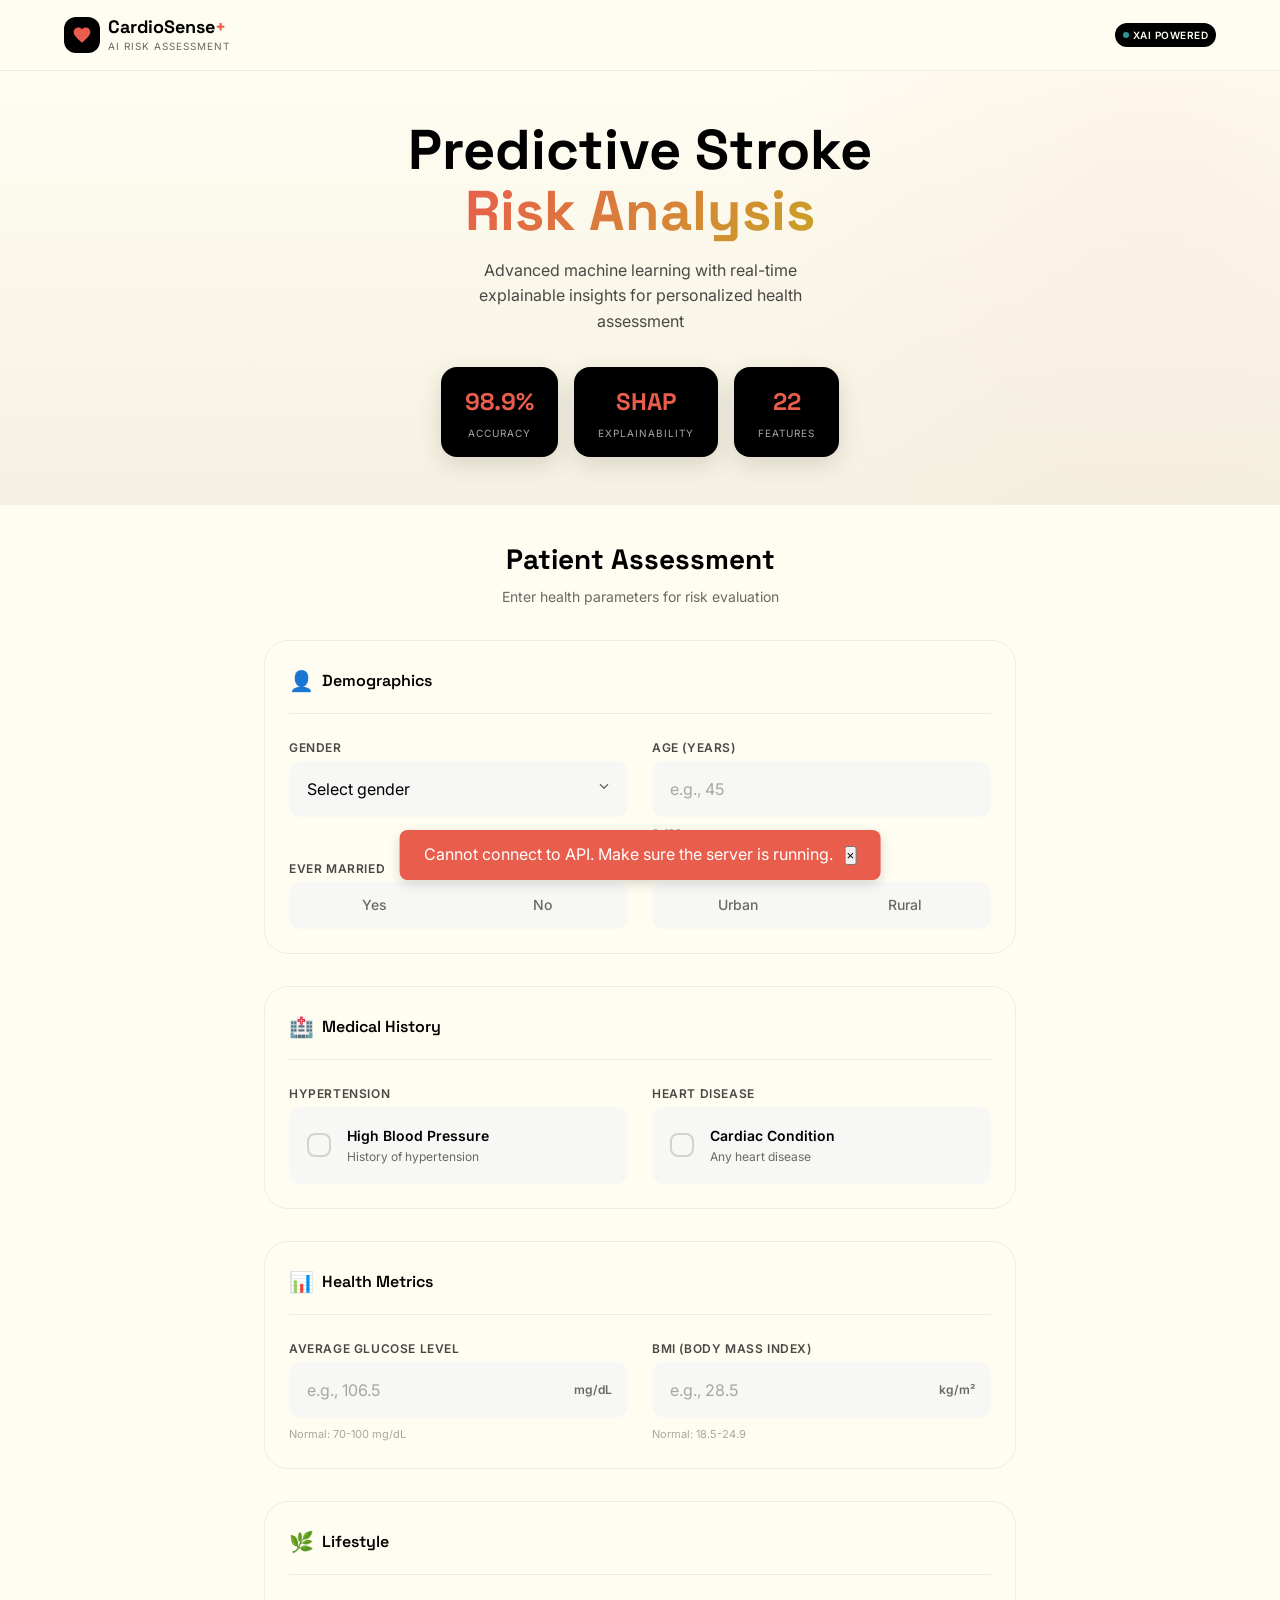
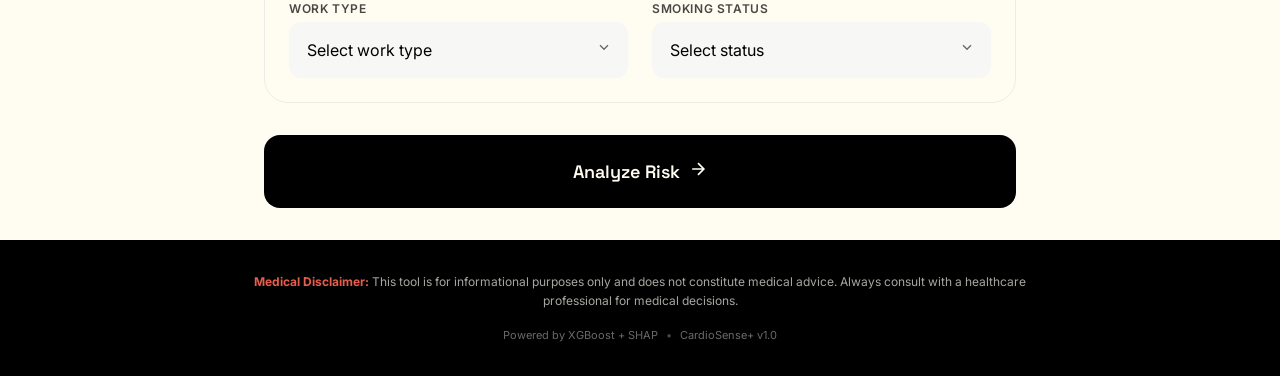
==== poornima Ui/index.html @ 17a450b5 "Ui" ====
<!DOCTYPE html>
<html lang="en">

<head>
    <meta charset="UTF-8">
    <meta name="viewport" content="width=device-width, initial-scale=1.0, maximum-scale=1.0, user-scalable=no">
    <meta name="description" content="CardioSense+ - AI-Powered Stroke Risk Assessment with Explainable Insights">
    <meta name="theme-color" content="#000000">
    <title>CardioSense+ | AI Stroke Risk Predictor</title>
    <link rel="preconnect" href="https://fonts.googleapis.com">
    <link rel="preconnect" href="https://fonts.gstatic.com" crossorigin>
    <link
        href="https://fonts.googleapis.com/css2?family=Inter:wght@300;400;500;600;700;800&family=Space+Grotesk:wght@400;500;600;700&display=swap"
        rel="stylesheet">
    <link rel="stylesheet" href="styles.css">
</head>

<body>
    <!-- Loading Overlay -->
    <div class="loading-overlay" id="loadingOverlay">
        <div class="loader">
            <div class="pulse-ring"></div>
            <div class="pulse-ring"></div>
            <div class="pulse-ring"></div>
            <svg class="heart-icon" viewBox="0 0 24 24" fill="currentColor">
                <path
                    d="M12 21.35l-1.45-1.32C5.4 15.36 2 12.28 2 8.5 2 5.42 4.42 3 7.5 3c1.74 0 3.41.81 4.5 2.09C13.09 3.81 14.76 3 16.5 3 19.58 3 22 5.42 22 8.5c0 3.78-3.4 6.86-8.55 11.54L12 21.35z" />
            </svg>
        </div>
        <p class="loading-text">Analyzing Risk Factors...</p>
    </div>

    <!-- Main Container -->
    <div class="app-container">
        <!-- Header -->
        <header class="header">
            <div class="header-content">
                <div class="logo">
                    <div class="logo-icon">
                        <svg viewBox="0 0 24 24" fill="currentColor">
                            <path
                                d="M12 21.35l-1.45-1.32C5.4 15.36 2 12.28 2 8.5 2 5.42 4.42 3 7.5 3c1.74 0 3.41.81 4.5 2.09C13.09 3.81 14.76 3 16.5 3 19.58 3 22 5.42 22 8.5c0 3.78-3.4 6.86-8.55 11.54L12 21.35z" />
                        </svg>
                    </div>
                    <div class="logo-text">
                        <span class="logo-title">CardioSense<span class="plus">+</span></span>
                        <span class="logo-subtitle">AI Risk Assessment</span>
                    </div>
                </div>
                <div class="header-badge">
                    <span class="badge-dot"></span>
                    <span>XAI Powered</span>
                </div>
            </div>
        </header>

        <!-- Hero Section -->
        <section class="hero">
            <div class="hero-content">
                <h1 class="hero-title">Predictive Stroke<br><span class="highlight">Risk Analysis</span></h1>
                <p class="hero-subtitle">Advanced machine learning with real-time explainable insights for personalized
                    health assessment</p>
            </div>
            <div class="hero-visual">
                <div class="floating-card card-1">
                    <span class="card-value">98.9%</span>
                    <span class="card-label">Accuracy</span>
                </div>
                <div class="floating-card card-2">
                    <span class="card-value">SHAP</span>
                    <span class="card-label">Explainability</span>
                </div>
                <div class="floating-card card-3">
                    <span class="card-value">22</span>
                    <span class="card-label">Features</span>
                </div>
            </div>
        </section>

        <!-- Form Section -->
        <section class="form-section" id="assessmentForm">
            <div class="section-header">
                <h2 class="section-title">Patient Assessment</h2>
                <p class="section-subtitle">Enter health parameters for risk evaluation</p>
            </div>

            <form id="patientForm" class="patient-form">
                <!-- Demographics -->
                <div class="form-group-container">
                    <h3 class="group-title">
                        <span class="group-icon">👤</span>
                        Demographics
                    </h3>

                    <div class="input-row">
                        <div class="input-group">
                            <label class="input-label">Gender</label>
                            <div class="select-wrapper">
                                <select id="gender" name="gender" required>
                                    <option value="">Select gender</option>
                                    <option value="Male">Male</option>
                                    <option value="Female">Female</option>
                                </select>
                                <span class="select-arrow">
                                    <svg viewBox="0 0 24 24" fill="none" stroke="currentColor" stroke-width="2">
                                        <path d="M6 9l6 6 6-6" />
                                    </svg>
                                </span>
                            </div>
                        </div>

                        <div class="input-group">
                            <label class="input-label">Age (years)</label>
                            <input type="number" id="age" name="age" placeholder="e.g., 45" min="0" max="120" required>
                            <span class="input-hint">0-120 years</span>
                        </div>
                    </div>

                    <div class="input-row">
                        <div class="input-group">
                            <label class="input-label">Ever Married</label>
                            <div class="toggle-group">
                                <input type="radio" id="married_yes" name="ever_married" value="Yes" required>
                                <label for="married_yes" class="toggle-btn">Yes</label>
                                <input type="radio" id="married_no" name="ever_married" value="No">
                                <label for="married_no" class="toggle-btn">No</label>
                            </div>
                        </div>

                        <div class="input-group">
                            <label class="input-label">Residence Type</label>
                            <div class="toggle-group">
                                <input type="radio" id="urban" name="Residence_type" value="Urban" required>
                                <label for="urban" class="toggle-btn">Urban</label>
                                <input type="radio" id="rural" name="Residence_type" value="Rural">
                                <label for="rural" class="toggle-btn">Rural</label>
                            </div>
                        </div>
                    </div>
                </div>

                <!-- Medical History -->
                <div class="form-group-container">
                    <h3 class="group-title">
                        <span class="group-icon">🏥</span>
                        Medical History
                    </h3>

                    <div class="input-row">
                        <div class="input-group">
                            <label class="input-label">Hypertension</label>
                            <div class="checkbox-card">
                                <input type="checkbox" id="hypertension" name="hypertension">
                                <label for="hypertension" class="checkbox-label">
                                    <span class="checkbox-box">
                                        <svg viewBox="0 0 24 24" fill="none" stroke="currentColor" stroke-width="3">
                                            <path d="M5 13l4 4L19 7" />
                                        </svg>
                                    </span>
                                    <span class="checkbox-text">
                                        <span class="checkbox-title">High Blood Pressure</span>
                                        <span class="checkbox-desc">History of hypertension</span>
                                    </span>
                                </label>
                            </div>
                        </div>

                        <div class="input-group">
                            <label class="input-label">Heart Disease</label>
                            <div class="checkbox-card">
                                <input type="checkbox" id="heart_disease" name="heart_disease">
                                <label for="heart_disease" class="checkbox-label">
                                    <span class="checkbox-box">
                                        <svg viewBox="0 0 24 24" fill="none" stroke="currentColor" stroke-width="3">
                                            <path d="M5 13l4 4L19 7" />
                                        </svg>
                                    </span>
                                    <span class="checkbox-text">
                                        <span class="checkbox-title">Cardiac Condition</span>
                                        <span class="checkbox-desc">Any heart disease</span>
                                    </span>
                                </label>
                            </div>
                        </div>
                    </div>
                </div>

                <!-- Health Metrics -->
                <div class="form-group-container">
                    <h3 class="group-title">
                        <span class="group-icon">📊</span>
                        Health Metrics
                    </h3>

                    <div class="input-row">
                        <div class="input-group">
                            <label class="input-label">Average Glucose Level</label>
                            <div class="input-with-unit">
                                <input type="number" id="avg_glucose_level" name="avg_glucose_level"
                                    placeholder="e.g., 106.5" step="0.01" min="0" required>
                                <span class="input-unit">mg/dL</span>
                            </div>
                            <span class="input-hint">Normal: 70-100 mg/dL</span>
                        </div>

                        <div class="input-group">
                            <label class="input-label">BMI (Body Mass Index)</label>
                            <div class="input-with-unit">
                                <input type="number" id="bmi" name="bmi" placeholder="e.g., 28.5" step="0.1" min="0"
                                    max="100" required>
                                <span class="input-unit">kg/m²</span>
                            </div>
                            <span class="input-hint">Normal: 18.5-24.9</span>
                        </div>
                    </div>
                </div>

                <!-- Lifestyle -->
                <div class="form-group-container">
                    <h3 class="group-title">
                        <span class="group-icon">🌿</span>
                        Lifestyle
                    </h3>

                    <div class="input-row">
                        <div class="input-group">
                            <label class="input-label">Work Type</label>
                            <div class="select-wrapper">
                                <select id="work_type" name="work_type" required>
                                    <option value="">Select work type</option>
                                    <option value="Private">Private Sector</option>
                                    <option value="Self-employed">Self-employed</option>
                                    <option value="Govt_job">Government Job</option>
                                    <option value="children">Children/Student</option>
                                    <option value="Never_worked">Never Worked</option>
                                </select>
                                <span class="select-arrow">
                                    <svg viewBox="0 0 24 24" fill="none" stroke="currentColor" stroke-width="2">
                                        <path d="M6 9l6 6 6-6" />
                                    </svg>
                                </span>
                            </div>
                        </div>

                        <div class="input-group">
                            <label class="input-label">Smoking Status</label>
                            <div class="select-wrapper">
                                <select id="smoking_status" name="smoking_status" required>
                                    <option value="">Select status</option>
                                    <option value="never smoked">Never Smoked</option>
                                    <option value="formerly smoked">Formerly Smoked</option>
                                    <option value="smokes">Currently Smokes</option>
                                    <option value="Unknown">Unknown</option>
                                </select>
                                <span class="select-arrow">
                                    <svg viewBox="0 0 24 24" fill="none" stroke="currentColor" stroke-width="2">
                                        <path d="M6 9l6 6 6-6" />
                                    </svg>
                                </span>
                            </div>
                        </div>
                    </div>
                </div>

                <!-- Submit Button -->
                <button type="submit" class="submit-btn" id="submitBtn">
                    <span class="btn-text">Analyze Risk</span>
                    <span class="btn-icon">
                        <svg viewBox="0 0 24 24" fill="none" stroke="currentColor" stroke-width="2">
                            <path d="M5 12h14M12 5l7 7-7 7" />
                        </svg>
                    </span>
                </button>
            </form>
        </section>

        <!-- Results Section -->
        <section class="results-section hidden" id="resultsSection">
            <div class="results-header">
                <button class="back-btn" id="backBtn">
                    <svg viewBox="0 0 24 24" fill="none" stroke="currentColor" stroke-width="2">
                        <path d="M19 12H5M12 19l-7-7 7-7" />
                    </svg>
                    <span>New Assessment</span>
                </button>
            </div>

            <!-- Risk Score Card -->
            <div class="risk-card" id="riskCard">
                <div class="risk-header">
                    <span class="risk-label">Stroke Risk Level</span>
                    <span class="risk-confidence" id="riskConfidence">High Confidence</span>
                </div>

                <div class="risk-display">
                    <div class="risk-circle" id="riskCircle">
                        <svg class="progress-ring" viewBox="0 0 120 120">
                            <circle class="progress-ring-bg" cx="60" cy="60" r="54" />
                            <circle class="progress-ring-fill" id="progressRing" cx="60" cy="60" r="54" />
                        </svg>
                        <div class="risk-value">
                            <span class="risk-percentage" id="riskPercentage">0</span>
                            <span class="risk-symbol">%</span>
                        </div>
                    </div>
                    <div class="risk-level" id="riskLevel">CALCULATING</div>
                </div>

                <div class="risk-meter">
                    <div class="meter-track">
                        <div class="meter-fill" id="meterFill"></div>
                        <div class="meter-pointer" id="meterPointer">
                            <div class="pointer-line"></div>
                        </div>
                    </div>
                    <div class="meter-labels">
                        <span>Low</span>
                        <span>Medium</span>
                        <span>High</span>
                    </div>
                </div>
            </div>

            <!-- Risk Score Card end above -->

            <!-- Interactive Risk Simulator -->
            <div class="sim-card hidden" id="interactiveSimulator">
                <div class="sim-card-header">
                    <h3 class="sim-title">Interactive Risk Simulator</h3>
                </div>

                <div class="sim-card-body">
                    <div class="sim-chart-container">
                        <svg viewBox="0 0 200 120" class="sim-svg">
                            <!-- Background Track -->
                            <path d="M 30 100 A 70 70 0 0 1 170 100" fill="none" class="sim-track-bg" />

                            <!-- Dynamic Arc -->
                            <path id="simTrack" d="M 30 100 A 70 70 0 0 1 170 100" fill="none" class="sim-track-fill"
                                stroke-dasharray="219.91" stroke-dashoffset="219.91" />

                            <!-- Baseline Marker -->
                            <g id="simBaselineGroup" style="transform-origin: 100px 100px;">
                                <line x1="16" y1="100" x2="44" y2="100" class="sim-baseline-line" />
                                <g id="simBaselineTextGroup" transform="translate(18, 90)">
                                    <rect x="-24" y="-8" width="48" height="16" rx="8" class="sim-baseline-rect" />
                                    <text x="0" y="1" class="sim-marker-text">Baseline</text>
                                </g>
                            </g>

                            <!-- Target Marker -->
                            <g id="simTargetGroup" style="transform-origin: 100px 100px;">
                                <line x1="16" y1="100" x2="44" y2="100" class="sim-target-line" />
                                <g id="simTargetTextGroup" transform="translate(18, 110)">
                                    <rect x="-20" y="-8" width="40" height="16" rx="8" class="sim-target-rect" />
                                    <text x="0" y="1" class="sim-marker-text" fill="#fff"
                                        font-weight="600">Target</text>
                                </g>
                            </g>

                            <!-- Center Shield Icon -->
                            <path d="M 100 18 L 92 24 V 34 C 92 42 100 48 100 48 C 100 48 108 42 108 34 V 24 Z"
                                class="sim-shield-icon" />
                            <text x="100" y="36" class="sim-shield-cross">+</text>
                        </svg>

                        <!-- Center Text -->
                        <div class="sim-center-text">
                            <div id="simRiskValue" class="sim-val">--%</div>
                            <div id="simRiskLabel" class="sim-lbl">STANDARD RISK</div>
                        </div>
                    </div>

                    <div class="sim-stats-row">
                        <div class="sim-stat">
                            <span class="sim-stat-lbl">Stroke Probability</span>
                            <strong id="simTargetStat" class="sim-stat-val">--%</strong>
                        </div>
                        <div class="sim-stat">
                            <span class="sim-stat-lbl">Risk Delta</span>
                            <strong id="simDeltaStat" class="sim-stat-val">--%</strong>
                        </div>
                        <div class="sim-stat">
                            <span class="sim-stat-lbl">Target Goal</span>
                            <strong id="simBaselineStat" class="sim-stat-val">--%</strong>
                        </div>
                    </div>

                    <div class="sim-controls-grid">
                        <div class="sim-control">
                            <span class="sim-control-lbl">Age</span>
                            <input type="range" id="simAgeSlider" min="20" max="100" step="1" class="sim-slider">
                            <input type="number" id="simAgeNum" class="sim-num-input">
                        </div>
                        <div class="sim-control">
                            <span class="sim-control-lbl">BMI</span>
                            <input type="range" id="simBmiSlider" min="15" max="60" step="0.1" class="sim-slider">
                            <input type="number" id="simBmiNum" class="sim-num-input">
                        </div>
                        <div class="sim-control">
                            <span class="sim-control-lbl">Glucose (mg/dL)</span>
                            <input type="range" id="simGlucoseSlider" min="50" max="300" step="1" class="sim-slider">
                            <input type="number" id="simGlucoseNum" class="sim-num-input">
                        </div>
                        <div class="sim-control sim-toggle">
                            <span class="sim-control-lbl">Smoker</span>
                            <label class="sim-switch">
                                <input type="checkbox" id="simSmokerToggle">
                                <span class="sim-slider-round"></span>
                            </label>
                        </div>
                    </div>

                    <div class="sim-disclaimer">
                        AI-generated, may include mistakes. Don't enter sensitive personal info.
                    </div>
                </div>
            </div>

            <!-- Explanation Section -->
            <div class="explanation-section" id="explanationSection">
                <div class="section-header">
                    <h2 class="section-title">Risk Factor Analysis</h2>
                    <p class="section-subtitle">SHAP-based explainable AI insights</p>
                </div>

                <div class="factors-container" id="factorsContainer">
                    <!-- Factors will be dynamically inserted -->
                </div>

                <div class="info-card">
                    <div class="info-icon">
                        <svg viewBox="0 0 24 24" fill="currentColor">
                            <path
                                d="M12 2C6.48 2 2 6.48 2 12s4.48 10 10 10 10-4.48 10-10S17.52 2 12 2zm1 15h-2v-6h2v6zm0-8h-2V7h2v2z" />
                        </svg>
                    </div>
                    <div class="info-content">
                        <h4>About SHAP Analysis</h4>
                        <p>SHAP (SHapley Additive exPlanations) values show how each factor contributes to your
                            individual risk prediction, providing transparent and interpretable insights.</p>
                    </div>
                </div>
            </div>

            <!-- Recommendations -->
            <div class="recommendations-section" id="recommendationsSection">
                <div class="section-header">
                    <h2 class="section-title">Personalized Insights</h2>
                </div>
                <div class="recommendations-grid" id="recommendationsGrid">
                    <!-- Will be populated dynamically -->
                </div>
            </div>

            <!-- What-If Scenario Analysis -->
            <div class="whatif-section" id="whatifSection" style="display:none;">
                <div class="section-header">
                    <h2 class="section-title">🔮 What-If Scenario Analysis</h2>
                    <p class="section-subtitle">See how modifying risk factors could change your prediction</p>
                </div>

                <!-- What-If Loading -->
                <div class="whatif-loading" id="whatifLoading">
                    <div class="whatif-loading-spinner"></div>
                    <p>Generating counterfactual scenarios...</p>
                </div>

                <!-- Scenario Cards -->
                <div class="whatif-scenarios-grid" id="whatifScenariosGrid">
                    <!-- Dynamically populated -->
                </div>

                <!-- Combined Best Outcome -->
                <div class="whatif-combined-card" id="whatifCombinedCard" style="display:none;">
                    <div class="combined-header">
                        <span class="combined-icon">🌟</span>
                        <div>
                            <h3 class="combined-title">Best Possible Outcome</h3>
                            <p class="combined-subtitle">If all recommended changes are applied together</p>
                        </div>
                    </div>
                    <div class="combined-results">
                        <div class="combined-original">
                            <span class="combined-label">Current Risk</span>
                            <span class="combined-value" id="combinedOriginalRisk">—</span>
                        </div>
                        <div class="combined-arrow">
                            <svg viewBox="0 0 24 24" fill="none" stroke="currentColor" stroke-width="2">
                                <path d="M5 12h14M12 5l7 7-7 7" />
                            </svg>
                        </div>
                        <div class="combined-modified">
                            <span class="combined-label">Potential Risk</span>
                            <span class="combined-value" id="combinedModifiedRisk">—</span>
                        </div>
                    </div>
                    <div class="combined-delta" id="combinedDelta">
                        <!-- Dynamically populated -->
                    </div>
                </div>

                <!-- Disclaimer -->
                <div class="whatif-disclaimer">
                    <svg viewBox="0 0 24 24" fill="currentColor" width="16" height="16">
                        <path
                            d="M12 2C6.48 2 2 6.48 2 12s4.48 10 10 10 10-4.48 10-10S17.52 2 12 2zm1 15h-2v-6h2v6zm0-8h-2V7h2v2z" />
                    </svg>
                    <p>These scenarios are model-based estimates. Actual outcomes depend on many factors. Consult a
                        healthcare professional before making health decisions.</p>
                </div>
            </div>
        </section>

        <!-- Footer -->
        <footer class="footer">
            <div class="footer-content">
                <p class="disclaimer">
                    <strong>Medical Disclaimer:</strong> This tool is for informational purposes only and does not
                    constitute medical advice. Always consult with a healthcare professional for medical decisions.
                </p>
                <div class="footer-meta">
                    <span>Powered by XGBoost + SHAP</span>
                    <span class="divider">•</span>
                    <span>CardioSense+ v1.0</span>
                </div>
            </div>
        </footer>
    </div>

    <!-- Chat Widget (floating, bottom-right) -->
    <div class="chat-widget" id="chatWidget" style="display:none;">
        <button class="chat-toggle" id="chatToggle" title="Chat with CardioSense AI">
            <svg class="chat-icon-open" viewBox="0 0 24 24" fill="currentColor">
                <path d="M20 2H4c-1.1 0-2 .9-2 2v18l4-4h14c1.1 0 2-.9 2-2V4c0-1.1-.9-2-2-2zm0 14H6l-2 2V4h16v12z" />
            </svg>
            <svg class="chat-icon-close" viewBox="0 0 24 24" fill="currentColor" style="display:none;">
                <path
                    d="M19 6.41L17.59 5 12 10.59 6.41 5 5 6.41 10.59 12 5 17.59 6.41 19 12 13.41 17.59 19 19 17.59 13.41 12z" />
            </svg>
            <span class="chat-pulse"></span>
        </button>

        <div class="chat-panel" id="chatPanel">
            <div class="chat-header">
                <div class="chat-header-info">
                    <div class="chat-avatar">🤖</div>
                    <div>
                        <h4 class="chat-name">CardioSense AI</h4>
                        <span class="chat-status" id="chatStatus">
                            <span class="status-dot"></span> Online
                        </span>
                    </div>
                </div>
                <button class="chat-minimize" id="chatMinimize">
                    <svg viewBox="0 0 24 24" fill="none" stroke="currentColor" stroke-width="2">
                        <path d="M6 9l6 6 6-6" />
                    </svg>
                </button>
            </div>

            <div class="chat-messages" id="chatMessages"></div>

            <div class="chat-input-area">
                <input type="text" class="chat-input" id="chatInput" placeholder="Ask about your results..."
                    autocomplete="off" />
                <button class="chat-send" id="chatSend" disabled>
                    <svg viewBox="0 0 24 24" fill="currentColor">
                        <path d="M2.01 21L23 12 2.01 3 2 10l15 2-15 2z" />
                    </svg>
                </button>
            </div>
        </div>
    </div>

    <script src="script.js"></script>
</body>

</html>
---- poornima Ui/styles.css ----
/* ============================================
   CardioSense+ Styles
   Premium Medical AI Interface
   Color Palette: Cream (#FFFDF2), Black (#000000)
   ============================================ */

/* CSS Variables */
:root {
    /* Primary Colors */
    --cream: #FFFDF2;
    --cream-dark: #F5F0E1;
    --cream-hover: #FFF9E6;
    --black: #000000;
    --black-light: #1A1A1A;
    --black-soft: #2D2D2D;

    /* Accent Colors */
    --accent-coral: #E85D4C;
    --accent-coral-light: #FF7A6B;
    --accent-teal: #2D9596;
    --accent-teal-light: #40B4B5;
    --accent-gold: #C9A227;
    --accent-gold-light: #E5B82A;
    --accent-sage: #7A9E7E;
    --accent-sage-light: #8FB894;

    /* Risk Colors */
    --risk-low: #4CAF50;
    --risk-low-bg: rgba(76, 175, 80, 0.1);
    --risk-medium: #FF9800;
    --risk-medium-bg: rgba(255, 152, 0, 0.1);
    --risk-high: #E85D4C;
    --risk-high-bg: rgba(232, 93, 76, 0.1);

    /* Neutral Colors */
    --gray-100: #F7F7F5;
    --gray-200: #EEECE6;
    --gray-300: #D4D2CC;
    --gray-400: #A8A6A0;
    --gray-500: #6B6966;
    --gray-600: #4A4845;
    --gray-700: #2D2B28;

    /* Typography */
    --font-primary: 'Inter', -apple-system, BlinkMacSystemFont, sans-serif;
    --font-display: 'Space Grotesk', sans-serif;

    /* Spacing */
    --space-xs: 4px;
    --space-sm: 8px;
    --space-md: 16px;
    --space-lg: 24px;
    --space-xl: 32px;
    --space-2xl: 48px;
    --space-3xl: 64px;

    /* Border Radius */
    --radius-sm: 8px;
    --radius-md: 12px;
    --radius-lg: 16px;
    --radius-xl: 24px;
    --radius-full: 9999px;

    /* Shadows */
    --shadow-sm: 0 1px 2px rgba(0, 0, 0, 0.05);
    --shadow-md: 0 4px 12px rgba(0, 0, 0, 0.08);
    --shadow-lg: 0 8px 24px rgba(0, 0, 0, 0.12);
    --shadow-xl: 0 16px 48px rgba(0, 0, 0, 0.16);
    --shadow-glow: 0 0 40px rgba(232, 93, 76, 0.3);

    /* Transitions */
    --transition-fast: 0.15s ease;
    --transition-base: 0.25s ease;
    --transition-slow: 0.4s ease;
    --transition-bounce: 0.5s cubic-bezier(0.34, 1.56, 0.64, 1);
}

/* Reset & Base */
*,
*::before,
*::after {
    box-sizing: border-box;
    margin: 0;
    padding: 0;
}

html {
    font-size: 16px;
    scroll-behavior: smooth;
    -webkit-text-size-adjust: 100%;
}

body {
    font-family: var(--font-primary);
    background-color: var(--cream);
    color: var(--black);
    line-height: 1.6;
    min-height: 100vh;
    overflow-x: hidden;
    -webkit-font-smoothing: antialiased;
    -moz-osx-font-smoothing: grayscale;
}

/* Loading Overlay */
.loading-overlay {
    position: fixed;
    inset: 0;
    background: var(--black);
    display: flex;
    flex-direction: column;
    align-items: center;
    justify-content: center;
    z-index: 9999;
    opacity: 0;
    visibility: hidden;
    transition: var(--transition-slow);
}

.loading-overlay.active {
    opacity: 1;
    visibility: visible;
}

.loader {
    position: relative;
    width: 100px;
    height: 100px;
    display: flex;
    align-items: center;
    justify-content: center;
}

.pulse-ring {
    position: absolute;
    width: 100%;
    height: 100%;
    border: 2px solid var(--accent-coral);
    border-radius: 50%;
    animation: pulse-ring 1.5s ease-out infinite;
}

.pulse-ring:nth-child(2) {
    animation-delay: 0.3s;
}

.pulse-ring:nth-child(3) {
    animation-delay: 0.6s;
}

@keyframes pulse-ring {
    0% {
        transform: scale(0.5);
        opacity: 1;
    }

    100% {
        transform: scale(1.5);
        opacity: 0;
    }
}

.heart-icon {
    width: 40px;
    height: 40px;
    color: var(--accent-coral);
    animation: heartbeat 1s ease-in-out infinite;
}

@keyframes heartbeat {

    0%,
    100% {
        transform: scale(1);
    }

    50% {
        transform: scale(1.15);
    }
}

.loading-text {
    color: var(--cream);
    font-size: 0.875rem;
    margin-top: var(--space-lg);
    letter-spacing: 0.1em;
    text-transform: uppercase;
}

/* App Container */
.app-container {
    max-width: 100%;
    min-height: 100vh;
    display: flex;
    flex-direction: column;
}

/* Header */
.header {
    position: sticky;
    top: 0;
    z-index: 100;
    background: var(--cream);
    border-bottom: 1px solid var(--gray-200);
    backdrop-filter: blur(20px);
    -webkit-backdrop-filter: blur(20px);
}

.header-content {
    display: flex;
    align-items: center;
    justify-content: space-between;
    padding: var(--space-md) var(--space-lg);
    max-width: 1200px;
    margin: 0 auto;
}

.logo {
    display: flex;
    align-items: center;
    gap: var(--space-sm);
}

.logo-icon {
    width: 36px;
    height: 36px;
    background: var(--black);
    border-radius: var(--radius-md);
    display: flex;
    align-items: center;
    justify-content: center;
    color: var(--accent-coral);
}

.logo-icon svg {
    width: 20px;
    height: 20px;
}

.logo-text {
    display: flex;
    flex-direction: column;
}

.logo-title {
    font-family: var(--font-display);
    font-size: 1.125rem;
    font-weight: 700;
    color: var(--black);
    line-height: 1.2;
}

.logo-title .plus {
    color: var(--accent-coral);
}

.logo-subtitle {
    font-size: 0.625rem;
    color: var(--gray-500);
    text-transform: uppercase;
    letter-spacing: 0.1em;
}

.header-badge {
    display: flex;
    align-items: center;
    gap: var(--space-xs);
    padding: var(--space-xs) var(--space-sm);
    background: var(--black);
    color: var(--cream);
    border-radius: var(--radius-full);
    font-size: 0.625rem;
    font-weight: 600;
    text-transform: uppercase;
    letter-spacing: 0.05em;
}

.badge-dot {
    width: 6px;
    height: 6px;
    background: var(--accent-teal);
    border-radius: 50%;
    animation: pulse 2s ease-in-out infinite;
}

@keyframes pulse {

    0%,
    100% {
        opacity: 1;
    }

    50% {
        opacity: 0.5;
    }
}

/* Hero Section */
.hero {
    padding: var(--space-2xl) var(--space-lg);
    background: linear-gradient(180deg, var(--cream) 0%, var(--cream-dark) 100%);
    position: relative;
    overflow: hidden;
}

.hero::before {
    content: '';
    position: absolute;
    top: -50%;
    right: -30%;
    width: 80%;
    height: 150%;
    background: radial-gradient(circle, rgba(232, 93, 76, 0.05) 0%, transparent 70%);
    pointer-events: none;
}

.hero-content {
    max-width: 600px;
    margin: 0 auto;
    text-align: center;
    position: relative;
    z-index: 1;
}

.hero-title {
    font-family: var(--font-display);
    font-size: clamp(2rem, 8vw, 3.5rem);
    font-weight: 700;
    line-height: 1.1;
    color: var(--black);
    margin-bottom: var(--space-md);
}

.hero-title .highlight {
    background: linear-gradient(135deg, var(--accent-coral) 0%, var(--accent-gold) 100%);
    -webkit-background-clip: text;
    -webkit-text-fill-color: transparent;
    background-clip: text;
}

.hero-subtitle {
    font-size: 1rem;
    color: var(--gray-600);
    max-width: 400px;
    margin: 0 auto;
}

.hero-visual {
    display: flex;
    justify-content: center;
    gap: var(--space-md);
    margin-top: var(--space-xl);
    flex-wrap: wrap;
}

.floating-card {
    background: var(--black);
    color: var(--cream);
    padding: var(--space-md) var(--space-lg);
    border-radius: var(--radius-lg);
    text-align: center;
    min-width: 90px;
    box-shadow: var(--shadow-lg);
    transform: translateY(0);
    transition: var(--transition-base);
}

.floating-card:hover {
    transform: translateY(-4px);
    box-shadow: var(--shadow-xl);
}

.floating-card .card-value {
    display: block;
    font-family: var(--font-display);
    font-size: 1.5rem;
    font-weight: 700;
    color: var(--accent-coral);
}

.floating-card .card-label {
    display: block;
    font-size: 0.625rem;
    color: var(--gray-400);
    text-transform: uppercase;
    letter-spacing: 0.1em;
    margin-top: var(--space-xs);
}

/* Form Section */
.form-section {
    padding: var(--space-xl) var(--space-lg);
    max-width: 800px;
    margin: 0 auto;
    width: 100%;
}

.section-header {
    text-align: center;
    margin-bottom: var(--space-xl);
}

.section-title {
    font-family: var(--font-display);
    font-size: 1.75rem;
    font-weight: 700;
    color: var(--black);
    margin-bottom: var(--space-xs);
}

.section-subtitle {
    font-size: 0.875rem;
    color: var(--gray-500);
}

/* Form Styles */
.patient-form {
    display: flex;
    flex-direction: column;
    gap: var(--space-xl);
}

.form-group-container {
    background: var(--cream);
    border: 1px solid var(--gray-200);
    border-radius: var(--radius-xl);
    padding: var(--space-lg);
    transition: var(--transition-base);
}

.form-group-container:hover {
    border-color: var(--gray-300);
    box-shadow: var(--shadow-md);
}

.group-title {
    display: flex;
    align-items: center;
    gap: var(--space-sm);
    font-family: var(--font-display);
    font-size: 1rem;
    font-weight: 600;
    color: var(--black);
    margin-bottom: var(--space-lg);
    padding-bottom: var(--space-md);
    border-bottom: 1px solid var(--gray-200);
}

.group-icon {
    font-size: 1.25rem;
}

.input-row {
    display: grid;
    grid-template-columns: 1fr;
    gap: var(--space-lg);
    margin-bottom: var(--space-md);
}

@media (min-width: 480px) {
    .input-row {
        grid-template-columns: 1fr 1fr;
    }
}

.input-row:last-child {
    margin-bottom: 0;
}

.input-group {
    display: flex;
    flex-direction: column;
    gap: var(--space-xs);
}

.input-label {
    font-size: 0.75rem;
    font-weight: 600;
    color: var(--gray-600);
    text-transform: uppercase;
    letter-spacing: 0.05em;
}

/* Text & Number Inputs */
input[type="text"],
input[type="number"],
input[type="email"] {
    width: 100%;
    padding: var(--space-md);
    background: var(--gray-100);
    border: 2px solid transparent;
    border-radius: var(--radius-md);
    font-family: var(--font-primary);
    font-size: 1rem;
    color: var(--black);
    transition: var(--transition-base);
}

input[type="text"]:focus,
input[type="number"]:focus,
input[type="email"]:focus {
    outline: none;
    background: var(--cream);
    border-color: var(--black);
}

input[type="text"]::placeholder,
input[type="number"]::placeholder {
    color: var(--gray-400);
}

.input-with-unit {
    position: relative;
}

.input-with-unit input {
    padding-right: 60px;
}

.input-unit {
    position: absolute;
    right: var(--space-md);
    top: 50%;
    transform: translateY(-50%);
    font-size: 0.75rem;
    font-weight: 600;
    color: var(--gray-500);
    pointer-events: none;
}

.input-hint {
    font-size: 0.6875rem;
    color: var(--gray-400);
    margin-top: var(--space-xs);
}

/* Select Dropdown */
.select-wrapper {
    position: relative;
}

.select-wrapper select {
    width: 100%;
    padding: var(--space-md);
    padding-right: 40px;
    background: var(--gray-100);
    border: 2px solid transparent;
    border-radius: var(--radius-md);
    font-family: var(--font-primary);
    font-size: 1rem;
    color: var(--black);
    cursor: pointer;
    appearance: none;
    -webkit-appearance: none;
    transition: var(--transition-base);
}

.select-wrapper select:focus {
    outline: none;
    background: var(--cream);
    border-color: var(--black);
}

.select-arrow {
    position: absolute;
    right: var(--space-md);
    top: 50%;
    transform: translateY(-50%);
    pointer-events: none;
    color: var(--gray-500);
}

.select-arrow svg {
    width: 16px;
    height: 16px;
}

/* Toggle Group */
.toggle-group {
    display: flex;
    background: var(--gray-100);
    border-radius: var(--radius-md);
    padding: 4px;
    gap: 4px;
}

.toggle-group input[type="radio"] {
    display: none;
}

.toggle-btn {
    flex: 1;
    padding: var(--space-sm) var(--space-md);
    text-align: center;
    font-size: 0.875rem;
    font-weight: 500;
    color: var(--gray-500);
    background: transparent;
    border-radius: var(--radius-sm);
    cursor: pointer;
    transition: var(--transition-base);
}

.toggle-group input[type="radio"]:checked+.toggle-btn {
    background: var(--black);
    color: var(--cream);
    box-shadow: var(--shadow-sm);
}

/* Checkbox Card */
.checkbox-card {
    position: relative;
}

.checkbox-card input[type="checkbox"] {
    position: absolute;
    opacity: 0;
    pointer-events: none;
}

.checkbox-label {
    display: flex;
    align-items: center;
    gap: var(--space-md);
    padding: var(--space-md);
    background: var(--gray-100);
    border: 2px solid transparent;
    border-radius: var(--radius-md);
    cursor: pointer;
    transition: var(--transition-base);
}

.checkbox-card input[type="checkbox"]:checked+.checkbox-label {
    background: var(--black);
    border-color: var(--black);
}

.checkbox-box {
    width: 24px;
    height: 24px;
    border: 2px solid var(--gray-300);
    border-radius: var(--radius-sm);
    display: flex;
    align-items: center;
    justify-content: center;
    transition: var(--transition-base);
    flex-shrink: 0;
}

.checkbox-box svg {
    width: 14px;
    height: 14px;
    opacity: 0;
    transform: scale(0);
    transition: var(--transition-bounce);
}

.checkbox-card input[type="checkbox"]:checked+.checkbox-label .checkbox-box {
    background: var(--accent-coral);
    border-color: var(--accent-coral);
}

.checkbox-card input[type="checkbox"]:checked+.checkbox-label .checkbox-box svg {
    opacity: 1;
    transform: scale(1);
    color: var(--cream);
}

.checkbox-text {
    display: flex;
    flex-direction: column;
}

.checkbox-title {
    font-size: 0.875rem;
    font-weight: 600;
    color: var(--black);
    transition: var(--transition-base);
}

.checkbox-desc {
    font-size: 0.75rem;
    color: var(--gray-500);
    transition: var(--transition-base);
}

.checkbox-card input[type="checkbox"]:checked+.checkbox-label .checkbox-title,
.checkbox-card input[type="checkbox"]:checked+.checkbox-label .checkbox-desc {
    color: var(--cream);
}

/* Submit Button */
.submit-btn {
    display: flex;
    align-items: center;
    justify-content: center;
    gap: var(--space-sm);
    width: 100%;
    padding: var(--space-lg);
    background: var(--black);
    color: var(--cream);
    border: none;
    border-radius: var(--radius-lg);
    font-family: var(--font-display);
    font-size: 1.125rem;
    font-weight: 600;
    cursor: pointer;
    transition: var(--transition-base);
    position: relative;
    overflow: hidden;
}

.submit-btn::before {
    content: '';
    position: absolute;
    inset: 0;
    background: linear-gradient(135deg, var(--accent-coral) 0%, var(--accent-gold) 100%);
    opacity: 0;
    transition: var(--transition-base);
}

.submit-btn:hover::before {
    opacity: 1;
}

.submit-btn .btn-text,
.submit-btn .btn-icon {
    position: relative;
    z-index: 1;
}

.submit-btn .btn-icon svg {
    width: 20px;
    height: 20px;
    transition: var(--transition-base);
}

.submit-btn:hover .btn-icon svg {
    transform: translateX(4px);
}

.submit-btn:active {
    transform: scale(0.98);
}

/* Results Section */
.results-section {
    padding: var(--space-xl) var(--space-lg);
    max-width: 800px;
    margin: 0 auto;
    width: 100%;
}

.results-section.hidden {
    display: none;
}

.results-header {
    margin-bottom: var(--space-xl);
}

.back-btn {
    display: inline-flex;
    align-items: center;
    gap: var(--space-sm);
    padding: var(--space-sm) var(--space-md);
    background: transparent;
    border: 2px solid var(--gray-300);
    border-radius: var(--radius-full);
    font-family: var(--font-primary);
    font-size: 0.875rem;
    font-weight: 500;
    color: var(--gray-600);
    cursor: pointer;
    transition: var(--transition-base);
}

.back-btn:hover {
    border-color: var(--black);
    color: var(--black);
}

.back-btn svg {
    width: 16px;
    height: 16px;
}

/* Risk Card */
.risk-card {
    background: var(--black);
    border-radius: var(--radius-xl);
    padding: var(--space-xl);
    text-align: center;
    margin-bottom: var(--space-xl);
    position: relative;
    overflow: hidden;
}

.risk-card::before {
    content: '';
    position: absolute;
    top: -50%;
    left: -50%;
    width: 200%;
    height: 200%;
    background: radial-gradient(circle, rgba(232, 93, 76, 0.1) 0%, transparent 50%);
    pointer-events: none;
}

.risk-card.low::before {
    background: radial-gradient(circle, rgba(76, 175, 80, 0.1) 0%, transparent 50%);
}

.risk-card.medium::before {
    background: radial-gradient(circle, rgba(255, 152, 0, 0.1) 0%, transparent 50%);
}

.risk-header {
    display: flex;
    align-items: center;
    justify-content: space-between;
    margin-bottom: var(--space-lg);
    position: relative;
    z-index: 1;
}

.risk-label {
    font-size: 0.75rem;
    font-weight: 600;
    color: var(--gray-400);
    text-transform: uppercase;
    letter-spacing: 0.1em;
}

.risk-confidence {
    font-size: 0.6875rem;
    font-weight: 500;
    color: var(--accent-teal);
    padding: var(--space-xs) var(--space-sm);
    background: rgba(45, 149, 150, 0.2);
    border-radius: var(--radius-full);
}

.risk-display {
    display: flex;
    flex-direction: column;
    align-items: center;
    gap: var(--space-lg);
    position: relative;
    z-index: 1;
}

.risk-circle {
    position: relative;
    width: 160px;
    height: 160px;
}

.progress-ring {
    width: 100%;
    height: 100%;
    transform: rotate(-90deg);
}

.progress-ring-bg {
    fill: none;
    stroke: var(--gray-700);
    stroke-width: 8;
}

.progress-ring-fill {
    fill: none;
    stroke: var(--accent-coral);
    stroke-width: 8;
    stroke-linecap: round;
    stroke-dasharray: 339.292;
    stroke-dashoffset: 339.292;
    transition: stroke-dashoffset 1.5s ease-out, stroke 0.5s ease;
}

.risk-card.low .progress-ring-fill {
    stroke: var(--risk-low);
}

.risk-card.medium .progress-ring-fill {
    stroke: var(--risk-medium);
}

.risk-card.high .progress-ring-fill {
    stroke: var(--risk-high);
}

.risk-value {
    position: absolute;
    inset: 0;
    display: flex;
    align-items: center;
    justify-content: center;
}

.risk-percentage {
    font-family: var(--font-display);
    font-size: 3rem;
    font-weight: 700;
    color: var(--cream);
}

.risk-symbol {
    font-family: var(--font-display);
    font-size: 1.5rem;
    font-weight: 500;
    color: var(--gray-400);
    margin-left: 2px;
}

.risk-level {
    font-family: var(--font-display);
    font-size: 1.5rem;
    font-weight: 700;
    letter-spacing: 0.2em;
    color: var(--cream);
    padding: var(--space-sm) var(--space-xl);
    background: rgba(255, 255, 255, 0.1);
    border-radius: var(--radius-full);
}

.risk-card.low .risk-level {
    color: var(--risk-low);
}

.risk-card.medium .risk-level {
    color: var(--risk-medium);
}

.risk-card.high .risk-level {
    color: var(--risk-high);
}

/* Risk Meter */
.risk-meter {
    margin-top: var(--space-xl);
    position: relative;
    z-index: 1;
}

.meter-track {
    height: 8px;
    background: linear-gradient(to right, var(--risk-low), var(--risk-medium), var(--risk-high));
    border-radius: var(--radius-full);
    position: relative;
    overflow: visible;
}

.meter-fill {
    position: absolute;
    inset: 0;
    background: rgba(0, 0, 0, 0.3);
    border-radius: var(--radius-full);
}

.meter-pointer {
    position: absolute;
    top: 50%;
    left: 0;
    transform: translate(-50%, -50%);
    transition: left 1.5s ease-out;
}

.pointer-line {
    width: 4px;
    height: 20px;
    background: var(--cream);
    border-radius: var(--radius-full);
    box-shadow: 0 0 10px rgba(255, 255, 255, 0.5);
}

.meter-labels {
    display: flex;
    justify-content: space-between;
    margin-top: var(--space-sm);
    font-size: 0.6875rem;
    color: var(--gray-400);
    text-transform: uppercase;
    letter-spacing: 0.05em;
}

/* Explanation Section */
.explanation-section {
    margin-bottom: var(--space-xl);
}

.factors-container {
    display: flex;
    flex-direction: column;
    gap: var(--space-md);
    margin-bottom: var(--space-xl);
}

.factor-card {
    background: var(--cream);
    border: 1px solid var(--gray-200);
    border-radius: var(--radius-lg);
    padding: var(--space-lg);
    transition: var(--transition-base);
}

.factor-card:hover {
    border-color: var(--gray-300);
    box-shadow: var(--shadow-md);
}

.factor-header {
    display: flex;
    align-items: flex-start;
    justify-content: space-between;
    gap: var(--space-md);
    margin-bottom: var(--space-sm);
}

.factor-name {
    font-weight: 600;
    color: var(--black);
    font-size: 0.9375rem;
}

.factor-direction {
    font-size: 0.6875rem;
    font-weight: 600;
    padding: var(--space-xs) var(--space-sm);
    border-radius: var(--radius-full);
    white-space: nowrap;
}

.factor-direction.increases {
    background: var(--risk-high-bg);
    color: var(--risk-high);
}

.factor-direction.reduces {
    background: var(--risk-low-bg);
    color: var(--risk-low);
}

.factor-interpretation {
    font-size: 0.8125rem;
    color: var(--gray-500);
    margin-bottom: var(--space-md);
}

.factor-bar {
    height: 6px;
    background: var(--gray-200);
    border-radius: var(--radius-full);
    overflow: hidden;
}

.factor-bar-fill {
    height: 100%;
    border-radius: var(--radius-full);
    transition: width 1s ease-out;
}

.factor-bar-fill.positive {
    background: linear-gradient(to right, var(--accent-coral), var(--risk-high));
}

.factor-bar-fill.negative {
    background: linear-gradient(to right, var(--accent-teal), var(--risk-low));
}

/* Info Card */
.info-card {
    display: flex;
    gap: var(--space-md);
    padding: var(--space-lg);
    background: var(--gray-100);
    border-radius: var(--radius-lg);
    border-left: 4px solid var(--accent-teal);
}

.info-icon {
    width: 24px;
    height: 24px;
    color: var(--accent-teal);
    flex-shrink: 0;
}

.info-icon svg {
    width: 100%;
    height: 100%;
}

.info-content h4 {
    font-size: 0.875rem;
    font-weight: 600;
    color: var(--black);
    margin-bottom: var(--space-xs);
}

.info-content p {
    font-size: 0.8125rem;
    color: var(--gray-600);
    line-height: 1.5;
}

/* Recommendations Section */
.recommendations-section {
    margin-bottom: var(--space-xl);
}

/* ============================================
   Interactive Risk Simulator
   ============================================ */
.sim-card {
    background: #1c1f26;
    /* Dark slate */
    border-radius: var(--radius-xl);
    padding: var(--space-xl);
    color: var(--cream);
    box-shadow: var(--shadow-xl);
    margin-bottom: var(--space-xl);
}

.sim-card-header {
    margin-bottom: var(--space-lg);
}

.sim-title {
    font-family: var(--font-display);
    font-size: 1.25rem;
    font-weight: 700;
    margin: 0;
    color: #fff;
}

.sim-chart-container {
    position: relative;
    max-width: 380px;
    margin: 0 auto var(--space-lg) auto;
}

.sim-svg {
    width: 100%;
    overflow: visible;
}

.sim-track-bg {
    stroke: #2D2D2D;
    stroke-width: 24;
    stroke-linecap: round;
}

.sim-track-fill {
    stroke: var(--risk-low);
    stroke-width: 24;
    stroke-linecap: round;
    transition: stroke-dashoffset 0.5s cubic-bezier(0.4, 0, 0.2, 1), stroke 0.5s ease;
}

.sim-baseline-line {
    stroke: rgba(255, 255, 255, 0.6);
    stroke-width: 3;
    stroke-linecap: round;
}

.sim-baseline-rect {
    fill: transparent;
    stroke: rgba(255, 255, 255, 0.6);
    stroke-width: 1.5;
}

.sim-target-line {
    stroke: #fff;
    stroke-width: 4;
    stroke-linecap: round;
}

.sim-target-rect {
    fill: #1c1f26;
    stroke: #fff;
    stroke-width: 1.5;
}

.sim-marker-text {
    font-size: 7px;
    font-weight: 600;
    text-anchor: middle;
    alignment-baseline: middle;
    fill: rgba(255, 255, 255, 0.8);
}

.sim-shield-icon {
    fill: #F59E0B;
}

.sim-shield-cross {
    fill: #1c1f26;
    font-size: 12px;
    font-weight: bold;
    text-anchor: middle;
    alignment-baseline: middle;
}

.sim-center-text {
    position: absolute;
    bottom: 24px;
    left: 0;
    right: 0;
    text-align: center;
}

.sim-val {
    font-family: var(--font-display);
    font-size: 2.5rem;
    font-weight: 700;
    color: #fff;
    line-height: 1;
}

.sim-lbl {
    font-size: 0.75rem;
    color: var(--gray-400);
    letter-spacing: 0.05em;
    margin-top: 8px;
    text-transform: uppercase;
}

.sim-stats-row {
    display: flex;
    justify-content: space-between;
    padding: var(--space-md) 0;
    border-top: 1px solid rgba(255, 255, 255, 0.1);
    border-bottom: 1px solid rgba(255, 255, 255, 0.1);
    margin-bottom: var(--space-lg);
}

.sim-stat {
    display: flex;
    flex-direction: column;
}

.sim-stat-lbl {
    font-size: 0.75rem;
    color: var(--gray-400);
    margin-bottom: 4px;
}

.sim-stat-val {
    font-size: 0.875rem;
    font-weight: 600;
    color: #fff;
}

.sim-stat-val.positive {
    color: var(--risk-low);
}

.sim-stat-val.negative {
    color: var(--risk-high);
}

.sim-controls-grid {
    display: grid;
    grid-template-columns: 1fr 1fr;
    gap: var(--space-lg) var(--space-xl);
    margin-bottom: var(--space-lg);
}

.sim-control {
    display: flex;
    align-items: center;
    justify-content: space-between;
    gap: var(--space-md);
}

.sim-control-lbl {
    width: 110px;
    font-size: 0.875rem;
    color: var(--gray-300);
    flex-shrink: 0;
}

.sim-slider {
    flex: 1;
    -webkit-appearance: none;
    appearance: none;
    height: 4px;
    background: rgba(255, 255, 255, 0.2);
    border-radius: 2px;
    outline: none;
}

.sim-slider::-webkit-slider-thumb {
    -webkit-appearance: none;
    appearance: none;
    width: 16px;
    height: 16px;
    border-radius: 50%;
    background: #3b82f6;
    cursor: pointer;
    transition: transform 0.1s;
}

.sim-slider::-webkit-slider-thumb:hover {
    transform: scale(1.2);
}

input[type="number"].sim-num-input {
    width: 60px;
    background: transparent;
    border: 1px solid rgba(255, 255, 255, 0.2);
    border-radius: var(--radius-sm);
    color: #fff;
    padding: 6px 4px;
    text-align: center;
    font-size: 0.875rem;
    flex-shrink: 0;
    -moz-appearance: textfield;
    /* Remove arrows in Firefox */
    appearance: textfield;
    /* Remove arrows standard */
}

input[type="number"].sim-num-input::-webkit-outer-spin-button,
input[type="number"].sim-num-input::-webkit-inner-spin-button {
    -webkit-appearance: none;
    margin: 0;
}

input[type="number"].sim-num-input:focus {
    outline: none;
    border-color: #3b82f6;
    background: rgba(255, 255, 255, 0.05);
    color: #fff;
}

.sim-toggle {
    justify-content: flex-start;
}

.sim-switch {
    position: relative;
    display: inline-block;
    width: 44px;
    height: 24px;
}

.sim-switch input {
    opacity: 0;
    width: 0;
    height: 0;
}

.sim-slider-round {
    position: absolute;
    cursor: pointer;
    top: 0;
    left: 0;
    right: 0;
    bottom: 0;
    background-color: rgba(255, 255, 255, 0.2);
    transition: .3s;
    border-radius: 34px;
}

.sim-slider-round:before {
    position: absolute;
    content: "";
    height: 18px;
    width: 18px;
    left: 3px;
    bottom: 3px;
    background-color: white;
    transition: .3s;
    border-radius: 50%;
}

input:checked+.sim-slider-round {
    background-color: #3b82f6;
}

input:checked+.sim-slider-round:before {
    transform: translateX(20px);
}

.sim-disclaimer {
    font-size: 0.75rem;
    color: var(--gray-500);
    text-align: center;
    margin-top: var(--space-xl);
}

@media (max-width: 768px) {
    .sim-controls-grid {
        grid-template-columns: 1fr;
        gap: var(--space-md);
    }
}

/* ============================================
   What-If Scenario Analysis Section
   ============================================ */
.whatif-section {
    margin-bottom: var(--space-xl);
    padding-top: var(--space-xl);
    border-top: 2px solid var(--gray-200);
}

/* What-If Loading */
.whatif-loading {
    display: flex;
    flex-direction: column;
    align-items: center;
    gap: var(--space-md);
    padding: var(--space-2xl);
    color: var(--gray-500);
    font-size: 0.875rem;
}

.whatif-loading-spinner {
    width: 36px;
    height: 36px;
    border: 3px solid var(--gray-200);
    border-top-color: var(--accent-coral);
    border-radius: 50%;
    animation: whatif-spin 0.8s linear infinite;
}

@keyframes whatif-spin {
    to {
        transform: rotate(360deg);
    }
}

/* Scenario Cards Grid */
.whatif-scenarios-grid {
    display: flex;
    flex-direction: column;
    gap: var(--space-md);
    margin-bottom: var(--space-xl);
}

/* Individual Scenario Card */
.whatif-card {
    display: flex;
    gap: var(--space-lg);
    padding: var(--space-lg);
    background: var(--cream);
    border: 1px solid var(--gray-200);
    border-radius: var(--radius-lg);
    transition: all var(--transition-base);
    opacity: 0;
    transform: translateY(16px);
}

.whatif-card.animate {
    opacity: 1;
    transform: translateY(0);
    transition: opacity 0.5s ease-out, transform 0.5s ease-out;
}

.whatif-card:hover {
    border-color: var(--gray-300);
    box-shadow: var(--shadow-lg);
    transform: translateY(-2px);
}

.whatif-card-icon {
    width: 48px;
    height: 48px;
    min-width: 48px;
    background: var(--black);
    border-radius: var(--radius-md);
    display: flex;
    align-items: center;
    justify-content: center;
    font-size: 1.5rem;
}

.whatif-card-content {
    flex: 1;
    min-width: 0;
}

.whatif-card-title {
    font-family: var(--font-display);
    font-size: 1rem;
    font-weight: 700;
    color: var(--black);
    margin-bottom: var(--space-xs);
}

.whatif-card-desc {
    font-size: 0.8125rem;
    color: var(--gray-500);
    line-height: 1.5;
    margin-bottom: var(--space-md);
}

/* Comparison Row */
.whatif-card-comparison {
    display: flex;
    align-items: center;
    gap: var(--space-md);
    margin-bottom: var(--space-md);
    padding: var(--space-sm) var(--space-md);
    background: var(--gray-100);
    border-radius: var(--radius-md);
}

.whatif-risk-original,
.whatif-risk-modified {
    display: flex;
    flex-direction: column;
    align-items: center;
    flex: 1;
}

.whatif-risk-label {
    font-size: 0.625rem;
    font-weight: 600;
    color: var(--gray-400);
    text-transform: uppercase;
    letter-spacing: 0.1em;
}

.whatif-risk-val {
    font-family: var(--font-display);
    font-size: 1.375rem;
    font-weight: 700;
    color: var(--black);
}

.whatif-risk-val.improved {
    color: var(--risk-low);
}

.whatif-risk-val.worsened {
    color: var(--risk-high);
}

.whatif-arrow-container {
    display: flex;
    align-items: center;
    justify-content: center;
}

.whatif-arrow {
    width: 20px;
    height: 20px;
    color: var(--gray-400);
}

.whatif-arrow.reduction {
    color: var(--risk-low);
}

.whatif-arrow.increase {
    color: var(--risk-high);
}

/* Delta Bar */
.whatif-delta-bar {
    height: 6px;
    background: var(--gray-200);
    border-radius: var(--radius-full);
    overflow: hidden;
    margin-bottom: var(--space-sm);
}

.whatif-delta-fill {
    height: 100%;
    border-radius: var(--radius-full);
    transition: width 1.2s ease-out;
}

.whatif-delta-fill.positive {
    background: linear-gradient(to right, var(--accent-teal), var(--risk-low));
}

.whatif-delta-fill.negative {
    background: linear-gradient(to right, var(--accent-coral), var(--risk-high));
}

/* Delta Text */
.whatif-delta-text {
    font-size: 0.8125rem;
    font-weight: 600;
    display: flex;
    align-items: center;
    gap: var(--space-xs);
    flex-wrap: wrap;
}

.whatif-delta-text.positive {
    color: var(--risk-low);
}

.whatif-delta-text.negative {
    color: var(--risk-high);
}

.whatif-delta-pct {
    font-weight: 400;
    color: var(--gray-400);
    font-size: 0.75rem;
}

/* Combined Best Outcome Card */
.whatif-combined-card {
    background: var(--black);
    border-radius: var(--radius-xl);
    padding: var(--space-xl);
    margin-bottom: var(--space-xl);
    position: relative;
    overflow: hidden;
    opacity: 0;
    transform: translateY(16px);
}

.whatif-combined-card.animate {
    opacity: 1;
    transform: translateY(0);
    transition: opacity 0.6s ease-out, transform 0.6s ease-out;
}

.whatif-combined-card::before {
    content: '';
    position: absolute;
    top: -50%;
    left: -50%;
    width: 200%;
    height: 200%;
    background: radial-gradient(circle at 30% 30%, rgba(76, 175, 80, 0.15) 0%, transparent 50%),
        radial-gradient(circle at 70% 70%, rgba(45, 149, 150, 0.1) 0%, transparent 50%);
    pointer-events: none;
}

.combined-header {
    display: flex;
    align-items: center;
    gap: var(--space-md);
    margin-bottom: var(--space-xl);
    position: relative;
    z-index: 1;
}

.combined-icon {
    font-size: 2rem;
}

.combined-title {
    font-family: var(--font-display);
    font-size: 1.125rem;
    font-weight: 700;
    color: var(--cream);
}

.combined-subtitle {
    font-size: 0.75rem;
    color: var(--gray-400);
    margin-top: 2px;
}

/* Combined Results Row */
.combined-results {
    display: flex;
    align-items: center;
    justify-content: center;
    gap: var(--space-xl);
    margin-bottom: var(--space-lg);
    position: relative;
    z-index: 1;
}

.combined-original,
.combined-modified {
    display: flex;
    flex-direction: column;
    align-items: center;
}

.combined-label {
    font-size: 0.6875rem;
    font-weight: 600;
    color: var(--gray-400);
    text-transform: uppercase;
    letter-spacing: 0.1em;
    margin-bottom: var(--space-xs);
}

.combined-value {
    font-family: var(--font-display);
    font-size: 2.5rem;
    font-weight: 700;
    color: var(--cream);
}

.combined-value.improved {
    color: var(--risk-low);
}

.combined-arrow {
    display: flex;
    align-items: center;
    color: var(--gray-400);
}

.combined-arrow svg {
    width: 28px;
    height: 28px;
}

/* Combined Delta Badge */
.combined-delta {
    text-align: center;
    position: relative;
    z-index: 1;
}

.combined-delta-badge {
    display: inline-flex;
    flex-direction: column;
    align-items: center;
    gap: 4px;
    padding: var(--space-sm) var(--space-xl);
    border-radius: var(--radius-full);
    font-size: 0.9375rem;
    font-weight: 700;
    margin-bottom: var(--space-md);
}

.combined-delta-badge.positive {
    background: rgba(76, 175, 80, 0.2);
    color: var(--risk-low);
}

.combined-delta-badge.negative {
    background: rgba(232, 93, 76, 0.2);
    color: var(--risk-high);
}

.combined-delta-badge span {
    font-size: 0.75rem;
    font-weight: 400;
    opacity: 0.8;
}

.combined-risk-level {
    font-size: 0.875rem;
    color: var(--gray-400);
}

.combined-risk-level strong {
    color: var(--cream);
}

.combined-risk-level strong.low {
    color: var(--risk-low);
}

.combined-risk-level strong.medium {
    color: var(--risk-medium);
}

.combined-risk-level strong.high {
    color: var(--risk-high);
}

/* What-If Disclaimer */
.whatif-disclaimer {
    display: flex;
    gap: var(--space-sm);
    align-items: flex-start;
    padding: var(--space-md) var(--space-lg);
    background: var(--gray-100);
    border-radius: var(--radius-md);
    border-left: 3px solid var(--gray-300);
}

.whatif-disclaimer svg {
    width: 16px;
    height: 16px;
    min-width: 16px;
    color: var(--gray-400);
    margin-top: 2px;
}

.whatif-disclaimer p {
    font-size: 0.75rem;
    color: var(--gray-500);
    line-height: 1.5;
}

/* What-If Error & Empty States */
.whatif-error,
.whatif-empty {
    padding: var(--space-xl);
    text-align: center;
    background: var(--gray-100);
    border-radius: var(--radius-lg);
}

.whatif-error p,
.whatif-empty p {
    font-size: 0.875rem;
    color: var(--gray-500);
    line-height: 1.6;
}

/* Responsive What-If */
@media (max-width: 480px) {
    .whatif-card {
        flex-direction: column;
        gap: var(--space-md);
    }

    .whatif-card-icon {
        width: 40px;
        height: 40px;
        min-width: 40px;
        font-size: 1.25rem;
    }

    .whatif-card-comparison {
        gap: var(--space-sm);
        padding: var(--space-sm);
    }

    .whatif-risk-val {
        font-size: 1.125rem;
    }

    .combined-value {
        font-size: 1.75rem;
    }

    .combined-results {
        gap: var(--space-md);
    }

    .combined-delta-badge {
        font-size: 0.8125rem;
        padding: var(--space-sm) var(--space-md);
    }
}

.recommendations-grid {
    display: grid;
    grid-template-columns: 1fr;
    gap: var(--space-md);
}

@media (min-width: 480px) {
    .recommendations-grid {
        grid-template-columns: 1fr 1fr;
    }
}

.recommendation-card {
    background: var(--cream);
    border: 1px solid var(--gray-200);
    border-radius: var(--radius-lg);
    padding: var(--space-lg);
    transition: var(--transition-base);
}

.recommendation-card:hover {
    border-color: var(--gray-300);
    transform: translateY(-2px);
    box-shadow: var(--shadow-md);
}

.recommendation-icon {
    width: 48px;
    height: 48px;
    background: var(--black);
    border-radius: var(--radius-md);
    display: flex;
    align-items: center;
    justify-content: center;
    margin-bottom: var(--space-md);
    font-size: 1.5rem;
}

.recommendation-title {
    font-size: 0.9375rem;
    font-weight: 600;
    color: var(--black);
    margin-bottom: var(--space-xs);
}

.recommendation-text {
    font-size: 0.8125rem;
    color: var(--gray-500);
    line-height: 1.5;
}

/* Footer */
.footer {
    margin-top: auto;
    background: var(--black);
    padding: var(--space-xl) var(--space-lg);
}

.footer-content {
    max-width: 800px;
    margin: 0 auto;
    text-align: center;
}

.disclaimer {
    font-size: 0.75rem;
    color: var(--gray-400);
    line-height: 1.6;
    margin-bottom: var(--space-md);
}

.disclaimer strong {
    color: var(--accent-coral);
}

.footer-meta {
    display: flex;
    align-items: center;
    justify-content: center;
    gap: var(--space-sm);
    font-size: 0.6875rem;
    color: var(--gray-500);
}

.footer-meta .divider {
    color: var(--gray-600);
}

/* Utility Classes */
.hidden {
    display: none !important;
}

/* Responsive Adjustments */
@media (max-width: 480px) {
    :root {
        --space-lg: 20px;
        --space-xl: 28px;
        --space-2xl: 40px;
    }

    .header-content {
        padding: var(--space-sm) var(--space-md);
    }

    .logo-title {
        font-size: 1rem;
    }

    .hero {
        padding: var(--space-xl) var(--space-md);
    }

    .hero-title {
        font-size: 1.75rem;
    }

    .hero-subtitle {
        font-size: 0.875rem;
    }

    .floating-card {
        padding: var(--space-sm) var(--space-md);
        min-width: 80px;
    }

    .floating-card .card-value {
        font-size: 1.25rem;
    }

    .form-section,
    .results-section {
        padding: var(--space-lg) var(--space-md);
    }

    .section-title {
        font-size: 1.5rem;
    }

    .risk-circle {
        width: 140px;
        height: 140px;
    }

    .risk-percentage {
        font-size: 2.5rem;
    }

    .risk-level {
        font-size: 1.25rem;
    }
}

/* ============================================
   Chat Widget
   ============================================ */
.chat-widget {
    position: fixed;
    bottom: 24px;
    right: 24px;
    z-index: 9999;
}

.chat-toggle {
    width: 56px;
    height: 56px;
    border-radius: 50%;
    background: var(--black);
    color: var(--cream);
    border: none;
    cursor: pointer;
    display: flex;
    align-items: center;
    justify-content: center;
    box-shadow: var(--shadow-xl);
    transition: var(--transition-base);
    position: relative;
}

.chat-toggle:hover {
    transform: scale(1.08);
    background: var(--accent-coral);
}

.chat-toggle svg {
    width: 24px;
    height: 24px;
}

.chat-pulse {
    position: absolute;
    inset: -4px;
    border-radius: 50%;
    border: 2px solid var(--accent-coral);
    animation: chat-pulse-anim 2s ease-out infinite;
}

@keyframes chat-pulse-anim {
    0% {
        transform: scale(1);
        opacity: 1;
    }

    100% {
        transform: scale(1.4);
        opacity: 0;
    }
}

/* Chat Panel */
.chat-panel {
    position: absolute;
    bottom: 72px;
    right: 0;
    width: 380px;
    max-height: 520px;
    background: var(--cream);
    border-radius: var(--radius-xl);
    box-shadow: var(--shadow-xl);
    border: 1px solid var(--gray-200);
    display: none;
    flex-direction: column;
    overflow: hidden;
    animation: chat-slide-up 0.3s ease-out;
}

@keyframes chat-slide-up {
    from {
        opacity: 0;
        transform: translateY(16px);
    }

    to {
        opacity: 1;
        transform: translateY(0);
    }
}

.chat-header {
    display: flex;
    align-items: center;
    justify-content: space-between;
    padding: 16px 20px;
    background: var(--black);
    color: var(--cream);
}

.chat-header-info {
    display: flex;
    align-items: center;
    gap: 12px;
}

.chat-avatar {
    width: 36px;
    height: 36px;
    background: rgba(255, 255, 255, 0.1);
    border-radius: 50%;
    display: flex;
    align-items: center;
    justify-content: center;
    font-size: 1.25rem;
}

.chat-name {
    font-family: var(--font-display);
    font-size: 0.9375rem;
    font-weight: 600;
    margin: 0;
}

.chat-status {
    font-size: 0.6875rem;
    color: var(--gray-400);
    display: flex;
    align-items: center;
    gap: 4px;
}

.status-dot {
    width: 6px;
    height: 6px;
    background: var(--risk-low);
    border-radius: 50%;
    display: inline-block;
}

.chat-minimize {
    background: none;
    border: none;
    color: var(--gray-400);
    cursor: pointer;
    padding: 4px;
}

.chat-minimize svg {
    width: 20px;
    height: 20px;
}

/* Messages Area */
.chat-messages {
    flex: 1;
    overflow-y: auto;
    padding: 16px;
    display: flex;
    flex-direction: column;
    gap: 12px;
    min-height: 300px;
    max-height: 340px;
}

/* Message Bubbles */
.chat-msg {
    display: flex;
    max-width: 85%;
}

.chat-msg-user {
    align-self: flex-end;
}

.chat-msg-ai {
    align-self: flex-start;
}

.chat-msg-system {
    align-self: center;
    max-width: 90%;
}

.chat-bubble {
    padding: 10px 14px;
    border-radius: var(--radius-md);
    font-size: 0.8125rem;
    line-height: 1.6;
    word-wrap: break-word;
}

.chat-msg-user .chat-bubble {
    background: var(--black);
    color: var(--cream);
    border-bottom-right-radius: 4px;
}

.chat-msg-ai .chat-bubble {
    background: var(--gray-100);
    color: var(--black);
    border-bottom-left-radius: 4px;
}

.chat-msg-system .chat-bubble {
    background: var(--risk-medium-bg);
    color: var(--gray-600);
    font-size: 0.75rem;
    text-align: center;
}

.chat-bubble strong {
    font-weight: 700;
}

.chat-bubble code {
    background: rgba(0, 0, 0, 0.08);
    padding: 1px 4px;
    border-radius: 4px;
    font-size: 0.75rem;
}

.chat-bubble ul,
.chat-bubble ol {
    margin: 4px 0;
    padding-left: 16px;
}

.chat-bubble li {
    margin-bottom: 2px;
}

/* Typing Indicator */
.typing-indicator {
    display: flex;
    gap: 4px;
    align-items: center;
    padding: 12px 16px !important;
}

.typing-indicator .dot {
    width: 6px;
    height: 6px;
    background: var(--gray-400);
    border-radius: 50%;
    animation: typing-bounce 1.2s ease-in-out infinite;
}

.typing-indicator .dot:nth-child(2) {
    animation-delay: 0.2s;
}

.typing-indicator .dot:nth-child(3) {
    animation-delay: 0.4s;
}

@keyframes typing-bounce {

    0%,
    60%,
    100% {
        transform: translateY(0);
    }

    30% {
        transform: translateY(-4px);
    }
}

/* Chat Input */
.chat-input-area {
    display: flex;
    gap: 8px;
    padding: 12px 16px;
    border-top: 1px solid var(--gray-200);
    background: var(--cream);
}

.chat-input {
    flex: 1;
    padding: 10px 14px;
    background: var(--gray-100);
    border: 1px solid transparent;
    border-radius: var(--radius-md);
    font-family: var(--font-primary);
    font-size: 0.8125rem;
    color: var(--black);
    outline: none;
    transition: var(--transition-base);
}

.chat-input:focus {
    border-color: var(--black);
    background: var(--cream);
}

.chat-input::placeholder {
    color: var(--gray-400);
}

.chat-send {
    width: 40px;
    height: 40px;
    border-radius: var(--radius-md);
    background: var(--black);
    color: var(--cream);
    border: none;
    cursor: pointer;
    display: flex;
    align-items: center;
    justify-content: center;
    transition: var(--transition-base);
    flex-shrink: 0;
}

.chat-send:hover:not(:disabled) {
    background: var(--accent-coral);
}

.chat-send:disabled {
    opacity: 0.4;
    cursor: not-allowed;
}

.chat-send svg {
    width: 18px;
    height: 18px;
}

/* Mobile Chat */
@media (max-width: 480px) {
    .chat-panel {
        width: calc(100vw - 32px);
        right: -8px;
        max-height: 70vh;
    }

    .chat-widget {
        bottom: 16px;
        right: 16px;
    }
}

/* Animation Classes */
@keyframes fadeInUp {
    from {
        opacity: 0;
        transform: translateY(20px);
    }

    to {
        opacity: 1;
        transform: translateY(0);
    }
}

@keyframes slideIn {
    from {
        opacity: 0;
        transform: translateX(-20px);
    }

    to {
        opacity: 1;
        transform: translateX(0);
    }
}

.fade-in-up {
    animation: fadeInUp 0.5s ease-out forwards;
}

.slide-in {
    animation: slideIn 0.5s ease-out forwards;
}

.factor-card {
    opacity: 0;
}

.factor-card.animate {
    animation: fadeInUp 0.5s ease-out forwards;
}

.factor-card:nth-child(1) {
    animation-delay: 0.1s;
}

.factor-card:nth-child(2) {
    animation-delay: 0.2s;
}

.factor-card:nth-child(3) {
    animation-delay: 0.3s;
}

.factor-card:nth-child(4) {
    animation-delay: 0.4s;
}

.factor-card:nth-child(5) {
    animation-delay: 0.5s;
}

/* Smooth scroll behavior */
@media (prefers-reduced-motion: reduce) {

    *,
    *::before,
    *::after {
        animation-duration: 0.01ms !important;
        animation-iteration-count: 1 !important;
        transition-duration: 0.01ms !important;
        scroll-behavior: auto !important;
    }
}
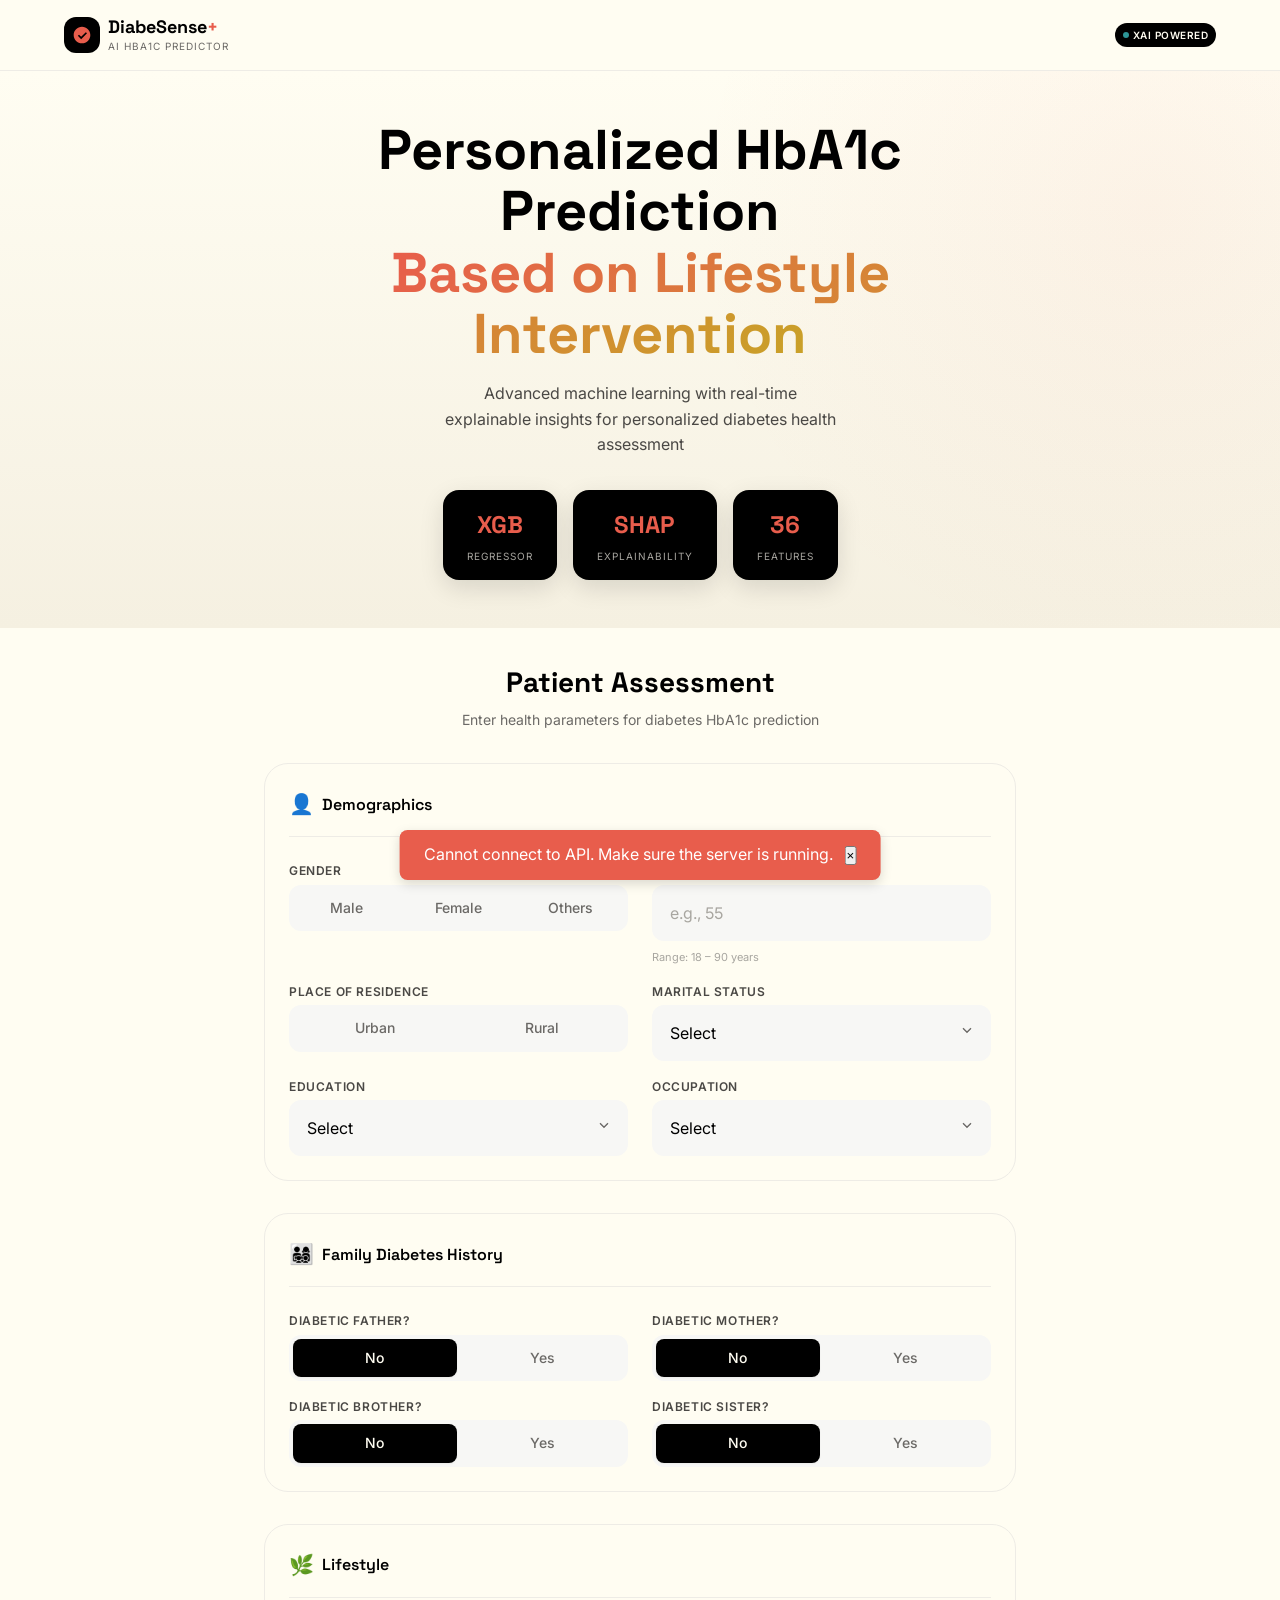
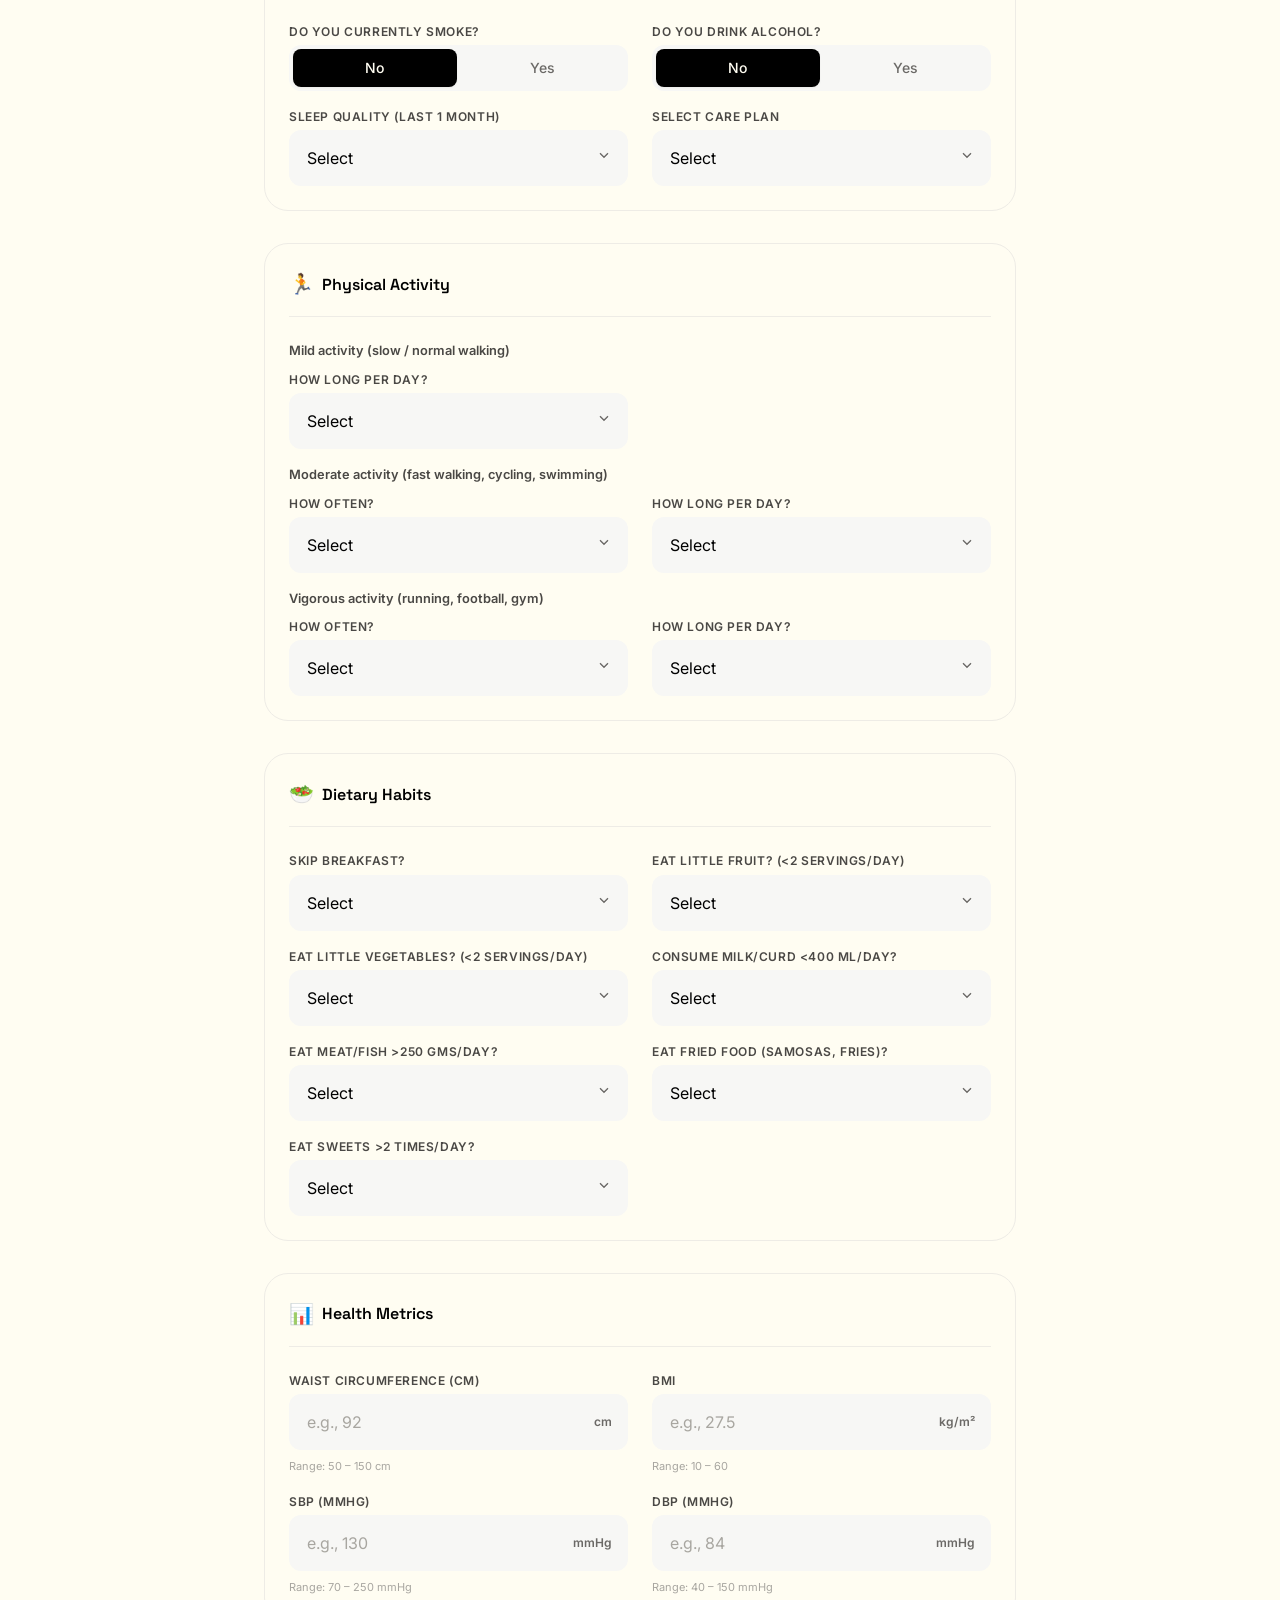
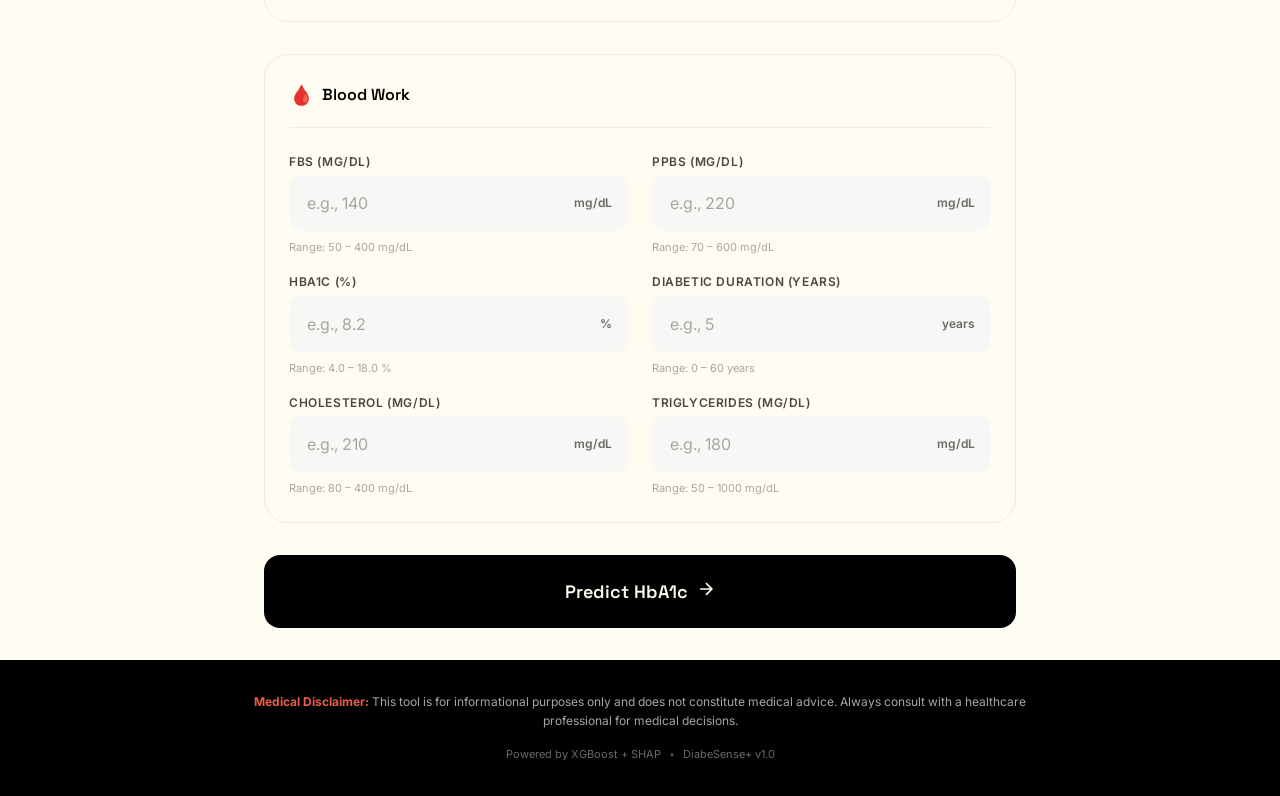
==== commit bbe5c4eb: "feat: Add initial implementation of a new AI-powered health application with a web UI, Python backen" ====
--- a/poornima Ui/index.html
+++ b/poornima Ui/index.html
@@ -4,9 +4,9 @@
 <head>
     <meta charset="UTF-8">
     <meta name="viewport" content="width=device-width, initial-scale=1.0, maximum-scale=1.0, user-scalable=no">
-    <meta name="description" content="CardioSense+ - AI-Powered Stroke Risk Assessment with Explainable Insights">
+    <meta name="description" content="DiabeSense+ - AI-Powered Diabetes HbA1c Prediction with Explainable Insights">
     <meta name="theme-color" content="#000000">
-    <title>CardioSense+ | AI Stroke Risk Predictor</title>
+    <title>DiabeSense+ | AI Diabetes HbA1c Predictor</title>
     <link rel="preconnect" href="https://fonts.googleapis.com">
     <link rel="preconnect" href="https://fonts.gstatic.com" crossorigin>
     <link
@@ -24,10 +24,10 @@
             <div class="pulse-ring"></div>
             <svg class="heart-icon" viewBox="0 0 24 24" fill="currentColor">
                 <path
-                    d="M12 21.35l-1.45-1.32C5.4 15.36 2 12.28 2 8.5 2 5.42 4.42 3 7.5 3c1.74 0 3.41.81 4.5 2.09C13.09 3.81 14.76 3 16.5 3 19.58 3 22 5.42 22 8.5c0 3.78-3.4 6.86-8.55 11.54L12 21.35z" />
+                    d="M12 2C6.48 2 2 6.48 2 12s4.48 10 10 10 10-4.48 10-10S17.52 2 12 2zm-1 15l-4-4 1.41-1.41L11 14.17l5.59-5.59L18 10l-7 7z" />
             </svg>
         </div>
-        <p class="loading-text">Analyzing Risk Factors...</p>
+        <p class="loading-text">Analyzing Diabetes Risk Factors...</p>
     </div>
 
     <!-- Main Container -->
@@ -39,12 +39,12 @@
                     <div class="logo-icon">
                         <svg viewBox="0 0 24 24" fill="currentColor">
                             <path
-                                d="M12 21.35l-1.45-1.32C5.4 15.36 2 12.28 2 8.5 2 5.42 4.42 3 7.5 3c1.74 0 3.41.81 4.5 2.09C13.09 3.81 14.76 3 16.5 3 19.58 3 22 5.42 22 8.5c0 3.78-3.4 6.86-8.55 11.54L12 21.35z" />
+                                d="M12 2C6.48 2 2 6.48 2 12s4.48 10 10 10 10-4.48 10-10S17.52 2 12 2zm-1 15l-4-4 1.41-1.41L11 14.17l5.59-5.59L18 10l-7 7z" />
                         </svg>
                     </div>
                     <div class="logo-text">
-                        <span class="logo-title">CardioSense<span class="plus">+</span></span>
-                        <span class="logo-subtitle">AI Risk Assessment</span>
+                        <span class="logo-title">DiabeSense<span class="plus">+</span></span>
+                        <span class="logo-subtitle">AI HbA1c Predictor</span>
                     </div>
                 </div>
                 <div class="header-badge">
@@ -57,21 +57,22 @@
         <!-- Hero Section -->
         <section class="hero">
             <div class="hero-content">
-                <h1 class="hero-title">Predictive Stroke<br><span class="highlight">Risk Analysis</span></h1>
+                <h1 class="hero-title">Personalized HbA1c Prediction<br><span class="highlight">Based on Lifestyle
+                        Intervention</span></h1>
                 <p class="hero-subtitle">Advanced machine learning with real-time explainable insights for personalized
-                    health assessment</p>
+                    diabetes health assessment</p>
             </div>
             <div class="hero-visual">
                 <div class="floating-card card-1">
-                    <span class="card-value">98.9%</span>
-                    <span class="card-label">Accuracy</span>
+                    <span class="card-value">XGB</span>
+                    <span class="card-label">Regressor</span>
                 </div>
                 <div class="floating-card card-2">
                     <span class="card-value">SHAP</span>
                     <span class="card-label">Explainability</span>
                 </div>
                 <div class="floating-card card-3">
-                    <span class="card-value">22</span>
+                    <span class="card-value">36</span>
                     <span class="card-label">Features</span>
                 </div>
             </div>
@@ -81,190 +82,553 @@
         <section class="form-section" id="assessmentForm">
             <div class="section-header">
                 <h2 class="section-title">Patient Assessment</h2>
-                <p class="section-subtitle">Enter health parameters for risk evaluation</p>
+                <p class="section-subtitle">Enter health parameters for diabetes HbA1c prediction</p>
             </div>
 
             <form id="patientForm" class="patient-form">
                 <!-- Demographics -->
                 <div class="form-group-container">
-                    <h3 class="group-title">
-                        <span class="group-icon">👤</span>
-                        Demographics
-                    </h3>
-
+                    <h3 class="group-title"><span class="group-icon">👤</span> Demographics</h3>
                     <div class="input-row">
                         <div class="input-group">
                             <label class="input-label">Gender</label>
-                            <div class="select-wrapper">
-                                <select id="gender" name="gender" required>
-                                    <option value="">Select gender</option>
-                                    <option value="Male">Male</option>
-                                    <option value="Female">Female</option>
-                                </select>
-                                <span class="select-arrow">
-                                    <svg viewBox="0 0 24 24" fill="none" stroke="currentColor" stroke-width="2">
-                                        <path d="M6 9l6 6 6-6" />
-                                    </svg>
-                                </span>
-                            </div>
-                        </div>
-
+                            <div class="toggle-group">
+                                <input type="radio" id="gender_male" name="PreBLGender" value="Male" required>
+                                <label for="gender_male" class="toggle-btn">Male</label>
+                                <input type="radio" id="gender_female" name="PreBLGender" value="Female">
+                                <label for="gender_female" class="toggle-btn">Female</label>
+                                <input type="radio" id="gender_others" name="PreBLGender" value="Others">
+                                <label for="gender_others" class="toggle-btn">Others</label>
+                            </div>
+                        </div>
                         <div class="input-group">
                             <label class="input-label">Age (years)</label>
-                            <input type="number" id="age" name="age" placeholder="e.g., 45" min="0" max="120" required>
-                            <span class="input-hint">0-120 years</span>
-                        </div>
-                    </div>
-
-                    <div class="input-row">
-                        <div class="input-group">
-                            <label class="input-label">Ever Married</label>
+                            <input type="number" id="PostBLAge" placeholder="e.g., 55" min="18" max="90" step="1"
+                                required>
+                            <span class="input-hint">Range: 18 – 90 years</span>
+                        </div>
+                    </div>
+                    <div class="input-row">
+                        <div class="input-group">
+                            <label class="input-label">Place of Residence</label>
                             <div class="toggle-group">
-                                <input type="radio" id="married_yes" name="ever_married" value="Yes" required>
-                                <label for="married_yes" class="toggle-btn">Yes</label>
-                                <input type="radio" id="married_no" name="ever_married" value="No">
-                                <label for="married_no" class="toggle-btn">No</label>
-                            </div>
-                        </div>
-
-                        <div class="input-group">
-                            <label class="input-label">Residence Type</label>
+                                <input type="radio" id="area_urban" name="PreRarea" value="1" required>
+                                <label for="area_urban" class="toggle-btn">Urban</label>
+                                <input type="radio" id="area_rural" name="PreRarea" value="2">
+                                <label for="area_rural" class="toggle-btn">Rural</label>
+                            </div>
+                        </div>
+                        <div class="input-group">
+                            <label class="input-label">Marital Status</label>
+                            <div class="select-wrapper">
+                                <select id="PreRmaritalstatus" required>
+                                    <option value="">Select</option>
+                                    <option value="1">Married</option>
+                                    <option value="2">Unmarried</option>
+                                    <option value="3">Divorcee / Separated</option>
+                                    <option value="4">Widow / Widower</option>
+                                    <option value="5">Others</option>
+                                </select>
+                                <span class="select-arrow"><svg viewBox="0 0 24 24" fill="none" stroke="currentColor"
+                                        stroke-width="2">
+                                        <path d="M6 9l6 6 6-6" />
+                                    </svg></span>
+                            </div>
+                        </div>
+                    </div>
+                    <div class="input-row">
+                        <div class="input-group">
+                            <label class="input-label">Education</label>
+                            <div class="select-wrapper">
+                                <select id="PreReducation" required>
+                                    <option value="">Select</option>
+                                    <option value="1">No formal schooling</option>
+                                    <option value="2">Up to primary school</option>
+                                    <option value="3">Up to high school</option>
+                                    <option value="4">Up to intermediate</option>
+                                    <option value="5">Up to university</option>
+                                    <option value="6">University completed or higher</option>
+                                    <option value="7">Others</option>
+                                </select>
+                                <span class="select-arrow"><svg viewBox="0 0 24 24" fill="none" stroke="currentColor"
+                                        stroke-width="2">
+                                        <path d="M6 9l6 6 6-6" />
+                                    </svg></span>
+                            </div>
+                        </div>
+                        <div class="input-group">
+                            <label class="input-label">Occupation</label>
+                            <div class="select-wrapper">
+                                <select id="PreRpresentoccupation" required>
+                                    <option value="">Select</option>
+                                    <option value="1">Professional / Executive / Big Business</option>
+                                    <option value="2">Clerical / Medium Business</option>
+                                    <option value="3">Self-employed / Skilled</option>
+                                    <option value="4">Unskilled / Landless Laborer</option>
+                                    <option value="5">Homemaker</option>
+                                    <option value="6">Retired</option>
+                                    <option value="7">Unemployed (able to work)</option>
+                                    <option value="8">Unemployed (unable to work)</option>
+                                    <option value="9">Others</option>
+                                </select>
+                                <span class="select-arrow"><svg viewBox="0 0 24 24" fill="none" stroke="currentColor"
+                                        stroke-width="2">
+                                        <path d="M6 9l6 6 6-6" />
+                                    </svg></span>
+                            </div>
+                        </div>
+                    </div>
+                </div>
+
+                <!-- Family Diabetes History -->
+                <div class="form-group-container">
+                    <h3 class="group-title"><span class="group-icon">👨‍👩‍👧‍👦</span> Family Diabetes History</h3>
+                    <div class="input-row">
+                        <div class="input-group">
+                            <label class="input-label">Diabetic father?</label>
                             <div class="toggle-group">
-                                <input type="radio" id="urban" name="Residence_type" value="Urban" required>
-                                <label for="urban" class="toggle-btn">Urban</label>
-                                <input type="radio" id="rural" name="Residence_type" value="Rural">
-                                <label for="rural" class="toggle-btn">Rural</label>
-                            </div>
-                        </div>
-                    </div>
-                </div>
-
-                <!-- Medical History -->
+                                <input type="radio" id="diafather_no" name="PreRdiafather" value="0" checked>
+                                <label for="diafather_no" class="toggle-btn">No</label>
+                                <input type="radio" id="diafather_yes" name="PreRdiafather" value="1">
+                                <label for="diafather_yes" class="toggle-btn">Yes</label>
+                            </div>
+                        </div>
+                        <div class="input-group">
+                            <label class="input-label">Diabetic mother?</label>
+                            <div class="toggle-group">
+                                <input type="radio" id="diamother_no" name="PreRdiamother" value="0" checked>
+                                <label for="diamother_no" class="toggle-btn">No</label>
+                                <input type="radio" id="diamother_yes" name="PreRdiamother" value="1">
+                                <label for="diamother_yes" class="toggle-btn">Yes</label>
+                            </div>
+                        </div>
+                    </div>
+                    <div class="input-row">
+                        <div class="input-group">
+                            <label class="input-label">Diabetic brother?</label>
+                            <div class="toggle-group">
+                                <input type="radio" id="diabrother_no" name="PreRdiabrother" value="0" checked>
+                                <label for="diabrother_no" class="toggle-btn">No</label>
+                                <input type="radio" id="diabrother_yes" name="PreRdiabrother" value="1">
+                                <label for="diabrother_yes" class="toggle-btn">Yes</label>
+                            </div>
+                        </div>
+                        <div class="input-group">
+                            <label class="input-label">Diabetic sister?</label>
+                            <div class="toggle-group">
+                                <input type="radio" id="diasister_no" name="PreRdiasister" value="0" checked>
+                                <label for="diasister_no" class="toggle-btn">No</label>
+                                <input type="radio" id="diasister_yes" name="PreRdiasister" value="1">
+                                <label for="diasister_yes" class="toggle-btn">Yes</label>
+                            </div>
+                        </div>
+                    </div>
+                </div>
+
+                <!-- Lifestyle -->
                 <div class="form-group-container">
-                    <h3 class="group-title">
-                        <span class="group-icon">🏥</span>
-                        Medical History
-                    </h3>
-
-                    <div class="input-row">
-                        <div class="input-group">
-                            <label class="input-label">Hypertension</label>
-                            <div class="checkbox-card">
-                                <input type="checkbox" id="hypertension" name="hypertension">
-                                <label for="hypertension" class="checkbox-label">
-                                    <span class="checkbox-box">
-                                        <svg viewBox="0 0 24 24" fill="none" stroke="currentColor" stroke-width="3">
-                                            <path d="M5 13l4 4L19 7" />
-                                        </svg>
-                                    </span>
-                                    <span class="checkbox-text">
-                                        <span class="checkbox-title">High Blood Pressure</span>
-                                        <span class="checkbox-desc">History of hypertension</span>
-                                    </span>
-                                </label>
-                            </div>
-                        </div>
-
-                        <div class="input-group">
-                            <label class="input-label">Heart Disease</label>
-                            <div class="checkbox-card">
-                                <input type="checkbox" id="heart_disease" name="heart_disease">
-                                <label for="heart_disease" class="checkbox-label">
-                                    <span class="checkbox-box">
-                                        <svg viewBox="0 0 24 24" fill="none" stroke="currentColor" stroke-width="3">
-                                            <path d="M5 13l4 4L19 7" />
-                                        </svg>
-                                    </span>
-                                    <span class="checkbox-text">
-                                        <span class="checkbox-title">Cardiac Condition</span>
-                                        <span class="checkbox-desc">Any heart disease</span>
-                                    </span>
-                                </label>
-                            </div>
-                        </div>
+                    <h3 class="group-title"><span class="group-icon">🌿</span> Lifestyle</h3>
+                    <div class="input-row">
+                        <div class="input-group">
+                            <label class="input-label">Do you currently smoke?</label>
+                            <div class="toggle-group">
+                                <input type="radio" id="smoking_no" name="current_smoking" value="0" checked>
+                                <label for="smoking_no" class="toggle-btn">No</label>
+                                <input type="radio" id="smoking_yes" name="current_smoking" value="1">
+                                <label for="smoking_yes" class="toggle-btn">Yes</label>
+                            </div>
+                        </div>
+                        <div class="input-group">
+                            <label class="input-label">Do you drink alcohol?</label>
+                            <div class="toggle-group">
+                                <input type="radio" id="alcohol_no" name="current_alcohol" value="0" checked>
+                                <label for="alcohol_no" class="toggle-btn">No</label>
+                                <input type="radio" id="alcohol_yes" name="current_alcohol" value="1">
+                                <label for="alcohol_yes" class="toggle-btn">Yes</label>
+                            </div>
+                        </div>
+                    </div>
+                    <div class="input-row">
+                        <div class="input-group">
+                            <label class="input-label">Sleep quality (last 1 month)</label>
+                            <div class="select-wrapper">
+                                <select id="PreRsleepquality" required>
+                                    <option value="">Select</option>
+                                    <option value="1">Very good</option>
+                                    <option value="2">Fairly good</option>
+                                    <option value="3">Fairly bad</option>
+                                    <option value="4">Very bad</option>
+                                </select>
+                                <span class="select-arrow"><svg viewBox="0 0 24 24" fill="none" stroke="currentColor"
+                                        stroke-width="2">
+                                        <path d="M6 9l6 6 6-6" />
+                                    </svg></span>
+                            </div>
+                        </div>
+                        <div class="input-group">
+                            <label class="input-label">Select Care Plan</label>
+                            <div class="select-wrapper">
+                                <select id="PostRgroupname" required>
+                                    <option value="">Select</option>
+                                    <option value="1">Standard care + Yoga</option>
+                                    <option value="2">Standard care</option>
+                                </select>
+                                <span class="select-arrow"><svg viewBox="0 0 24 24" fill="none" stroke="currentColor"
+                                        stroke-width="2">
+                                        <path d="M6 9l6 6 6-6" />
+                                    </svg></span>
+                            </div>
+                        </div>
+                    </div>
+                </div>
+
+                <!-- Physical Activity -->
+                <div class="form-group-container">
+                    <h3 class="group-title"><span class="group-icon">🏃</span> Physical Activity</h3>
+                    <!-- Mild Activity -->
+                    <p style="font-size:0.8rem;font-weight:600;color:var(--gray-600);margin-bottom:8px;">Mild activity
+                        (slow / normal walking)</p>
+                    <div class="input-row">
+                        <div class="input-group">
+                            <label class="input-label">How long per day?</label>
+                            <div class="select-wrapper">
+                                <select id="PreRmildactivityduration" required>
+                                    <option value="">Select</option>
+                                    <option value="0">None</option>
+                                    <option value="1">At least 10 min</option>
+                                    <option value="2">10 – 30 min</option>
+                                    <option value="3">30 min – 1 hr</option>
+                                    <option value="4">1 hr – 1.5 hrs</option>
+                                    <option value="5">> 1.5 hrs</option>
+                                </select>
+                                <span class="select-arrow"><svg viewBox="0 0 24 24" fill="none" stroke="currentColor"
+                                        stroke-width="2">
+                                        <path d="M6 9l6 6 6-6" />
+                                    </svg></span>
+                            </div>
+                        </div>
+                        <div class="input-group"></div>
+                    </div>
+                    <!-- Moderate Activity -->
+                    <p
+                        style="font-size:0.8rem;font-weight:600;color:var(--gray-600);margin-bottom:8px;margin-top:16px;">
+                        Moderate activity (fast walking, cycling, swimming)</p>
+                    <div class="input-row">
+                        <div class="input-group">
+                            <label class="input-label">How often?</label>
+                            <div class="select-wrapper">
+                                <select id="PreRmoderate" required>
+                                    <option value="">Select</option>
+                                    <option value="0">None</option>
+                                    <option value="1">Once a month</option>
+                                    <option value="2">2 to 3 times a month</option>
+                                    <option value="3">Once a week</option>
+                                    <option value="4">2 to 3 times a week</option>
+                                    <option value="5">4 to 5 times a week</option>
+                                    <option value="6">Every day</option>
+                                </select>
+                                <span class="select-arrow"><svg viewBox="0 0 24 24" fill="none" stroke="currentColor"
+                                        stroke-width="2">
+                                        <path d="M6 9l6 6 6-6" />
+                                    </svg></span>
+                            </div>
+                        </div>
+                        <div class="input-group">
+                            <label class="input-label">How long per day?</label>
+                            <div class="select-wrapper">
+                                <select id="PreRmoderateduration" required>
+                                    <option value="">Select</option>
+                                    <option value="0">None</option>
+                                    <option value="1">At least 10 min</option>
+                                    <option value="2">10 – 30 min</option>
+                                    <option value="3">30 min – 1 hr</option>
+                                    <option value="4">1 hr – 1.5 hrs</option>
+                                    <option value="5">> 1.5 hrs</option>
+                                </select>
+                                <span class="select-arrow"><svg viewBox="0 0 24 24" fill="none" stroke="currentColor"
+                                        stroke-width="2">
+                                        <path d="M6 9l6 6 6-6" />
+                                    </svg></span>
+                            </div>
+                        </div>
+                    </div>
+                    <!-- Vigorous Activity -->
+                    <p
+                        style="font-size:0.8rem;font-weight:600;color:var(--gray-600);margin-bottom:8px;margin-top:16px;">
+                        Vigorous activity (running, football, gym)</p>
+                    <div class="input-row">
+                        <div class="input-group">
+                            <label class="input-label">How often?</label>
+                            <div class="select-wrapper">
+                                <select id="PreRvigorous" required>
+                                    <option value="">Select</option>
+                                    <option value="0">None</option>
+                                    <option value="1">Once a month</option>
+                                    <option value="2">2 to 3 times a month</option>
+                                    <option value="3">Once a week</option>
+                                    <option value="4">2 to 3 times a week</option>
+                                    <option value="5">4 to 5 times a week</option>
+                                    <option value="6">Every day</option>
+                                </select>
+                                <span class="select-arrow"><svg viewBox="0 0 24 24" fill="none" stroke="currentColor"
+                                        stroke-width="2">
+                                        <path d="M6 9l6 6 6-6" />
+                                    </svg></span>
+                            </div>
+                        </div>
+                        <div class="input-group">
+                            <label class="input-label">How long per day?</label>
+                            <div class="select-wrapper">
+                                <select id="PreRvigorousduration" required>
+                                    <option value="">Select</option>
+                                    <option value="0">None</option>
+                                    <option value="1">At least 10 min</option>
+                                    <option value="2">10 – 30 min</option>
+                                    <option value="3">30 min – 1 hr</option>
+                                    <option value="4">1 hr – 1.5 hrs</option>
+                                    <option value="5">> 1.5 hrs</option>
+                                </select>
+                                <span class="select-arrow"><svg viewBox="0 0 24 24" fill="none" stroke="currentColor"
+                                        stroke-width="2">
+                                        <path d="M6 9l6 6 6-6" />
+                                    </svg></span>
+                            </div>
+                        </div>
+                    </div>
+                </div>
+
+                <!-- Dietary Habits -->
+                <div class="form-group-container">
+                    <h3 class="group-title"><span class="group-icon">🥗</span> Dietary Habits</h3>
+                    <div class="input-row">
+                        <div class="input-group">
+                            <label class="input-label">Skip breakfast?</label>
+                            <div class="select-wrapper">
+                                <select id="PreRskipbreakfast" required>
+                                    <option value="">Select</option>
+                                    <option value="1">Usually / Often</option>
+                                    <option value="2">Sometimes</option>
+                                    <option value="3">Rarely / Never</option>
+                                </select>
+                                <span class="select-arrow"><svg viewBox="0 0 24 24" fill="none" stroke="currentColor"
+                                        stroke-width="2">
+                                        <path d="M6 9l6 6 6-6" />
+                                    </svg></span>
+                            </div>
+                        </div>
+                        <div class="input-group">
+                            <label class="input-label">Eat little fruit? (&lt;2 servings/day)</label>
+                            <div class="select-wrapper">
+                                <select id="PreRlessfruit" required>
+                                    <option value="">Select</option>
+                                    <option value="1">Usually / Often</option>
+                                    <option value="2">Sometimes</option>
+                                    <option value="3">Rarely / Never</option>
+                                </select>
+                                <span class="select-arrow"><svg viewBox="0 0 24 24" fill="none" stroke="currentColor"
+                                        stroke-width="2">
+                                        <path d="M6 9l6 6 6-6" />
+                                    </svg></span>
+                            </div>
+                        </div>
+                    </div>
+                    <div class="input-row">
+                        <div class="input-group">
+                            <label class="input-label">Eat little vegetables? (&lt;2 servings/day)</label>
+                            <div class="select-wrapper">
+                                <select id="PreRlessvegetable" required>
+                                    <option value="">Select</option>
+                                    <option value="1">Usually / Often</option>
+                                    <option value="2">Sometimes</option>
+                                    <option value="3">Rarely / Never</option>
+                                </select>
+                                <span class="select-arrow"><svg viewBox="0 0 24 24" fill="none" stroke="currentColor"
+                                        stroke-width="2">
+                                        <path d="M6 9l6 6 6-6" />
+                                    </svg></span>
+                            </div>
+                        </div>
+                        <div class="input-group">
+                            <label class="input-label">Consume milk/curd &lt;400 ml/day?</label>
+                            <div class="select-wrapper">
+                                <select id="PreRmilk" required>
+                                    <option value="">Select</option>
+                                    <option value="1">Usually / Often</option>
+                                    <option value="2">Sometimes</option>
+                                    <option value="3">Rarely / Never</option>
+                                </select>
+                                <span class="select-arrow"><svg viewBox="0 0 24 24" fill="none" stroke="currentColor"
+                                        stroke-width="2">
+                                        <path d="M6 9l6 6 6-6" />
+                                    </svg></span>
+                            </div>
+                        </div>
+                    </div>
+                    <div class="input-row">
+                        <div class="input-group">
+                            <label class="input-label">Eat meat/fish &gt;250 gms/day?</label>
+                            <div class="select-wrapper">
+                                <select id="PreRmeat" required>
+                                    <option value="">Select</option>
+                                    <option value="1">Usually / Often</option>
+                                    <option value="2">Sometimes</option>
+                                    <option value="3">Rarely / Never</option>
+                                </select>
+                                <span class="select-arrow"><svg viewBox="0 0 24 24" fill="none" stroke="currentColor"
+                                        stroke-width="2">
+                                        <path d="M6 9l6 6 6-6" />
+                                    </svg></span>
+                            </div>
+                        </div>
+                        <div class="input-group">
+                            <label class="input-label">Eat fried food (samosas, fries)?</label>
+                            <div class="select-wrapper">
+                                <select id="PreRfriedfood" required>
+                                    <option value="">Select</option>
+                                    <option value="1">Usually / Often</option>
+                                    <option value="2">Sometimes</option>
+                                    <option value="3">Rarely / Never</option>
+                                </select>
+                                <span class="select-arrow"><svg viewBox="0 0 24 24" fill="none" stroke="currentColor"
+                                        stroke-width="2">
+                                        <path d="M6 9l6 6 6-6" />
+                                    </svg></span>
+                            </div>
+                        </div>
+                    </div>
+                    <div class="input-row">
+                        <div class="input-group">
+                            <label class="input-label">Eat sweets &gt;2 times/day?</label>
+                            <div class="select-wrapper">
+                                <select id="PreRsweet" required>
+                                    <option value="">Select</option>
+                                    <option value="1">Usually / Often</option>
+                                    <option value="2">Sometimes</option>
+                                    <option value="3">Rarely / Never</option>
+                                </select>
+                                <span class="select-arrow"><svg viewBox="0 0 24 24" fill="none" stroke="currentColor"
+                                        stroke-width="2">
+                                        <path d="M6 9l6 6 6-6" />
+                                    </svg></span>
+                            </div>
+                        </div>
+                        <div class="input-group"></div>
                     </div>
                 </div>
 
                 <!-- Health Metrics -->
                 <div class="form-group-container">
-                    <h3 class="group-title">
-                        <span class="group-icon">📊</span>
-                        Health Metrics
-                    </h3>
-
-                    <div class="input-row">
-                        <div class="input-group">
-                            <label class="input-label">Average Glucose Level</label>
+                    <h3 class="group-title"><span class="group-icon">📊</span> Health Metrics</h3>
+                    <div class="input-row">
+                        <div class="input-group">
+                            <label class="input-label">Waist Circumference (cm)</label>
                             <div class="input-with-unit">
-                                <input type="number" id="avg_glucose_level" name="avg_glucose_level"
-                                    placeholder="e.g., 106.5" step="0.01" min="0" required>
+                                <input type="number" id="PreRwaist" placeholder="e.g., 92" step="0.1" min="50" max="150"
+                                    required>
+                                <span class="input-unit">cm</span>
+                            </div>
+                            <span class="input-hint">Range: 50 – 150 cm</span>
+                        </div>
+                        <div class="input-group">
+                            <label class="input-label">BMI</label>
+                            <div class="input-with-unit">
+                                <input type="number" id="PreRBMI" placeholder="e.g., 27.5" step="0.01" min="10" max="60"
+                                    required>
+                                <span class="input-unit">kg/m²</span>
+                            </div>
+                            <span class="input-hint">Range: 10 – 60</span>
+                        </div>
+                    </div>
+                    <div class="input-row">
+                        <div class="input-group">
+                            <label class="input-label">SBP (mmHg)</label>
+                            <div class="input-with-unit">
+                                <input type="number" id="PreRsystolicfirst" placeholder="e.g., 130" min="70" max="250"
+                                    required>
+                                <span class="input-unit">mmHg</span>
+                            </div>
+                            <span class="input-hint">Range: 70 – 250 mmHg</span>
+                        </div>
+                        <div class="input-group">
+                            <label class="input-label">DBP (mmHg)</label>
+                            <div class="input-with-unit">
+                                <input type="number" id="PreRdiastolicfirst" placeholder="e.g., 84" min="40" max="150"
+                                    required>
+                                <span class="input-unit">mmHg</span>
+                            </div>
+                            <span class="input-hint">Range: 40 – 150 mmHg</span>
+                        </div>
+                    </div>
+                </div>
+
+                <!-- Blood Work -->
+                <div class="form-group-container">
+                    <h3 class="group-title"><span class="group-icon">🩸</span> Blood Work</h3>
+                    <div class="input-row">
+                        <div class="input-group">
+                            <label class="input-label">FBS (mg/dL)</label>
+                            <div class="input-with-unit">
+                                <input type="number" id="PreBLFBS" placeholder="e.g., 140" step="0.1" min="50" max="400"
+                                    required>
                                 <span class="input-unit">mg/dL</span>
                             </div>
-                            <span class="input-hint">Normal: 70-100 mg/dL</span>
-                        </div>
-
-                        <div class="input-group">
-                            <label class="input-label">BMI (Body Mass Index)</label>
+                            <span class="input-hint">Range: 50 – 400 mg/dL</span>
+                        </div>
+                        <div class="input-group">
+                            <label class="input-label">PPBS (mg/dL)</label>
                             <div class="input-with-unit">
-                                <input type="number" id="bmi" name="bmi" placeholder="e.g., 28.5" step="0.1" min="0"
-                                    max="100" required>
-                                <span class="input-unit">kg/m²</span>
-                            </div>
-                            <span class="input-hint">Normal: 18.5-24.9</span>
-                        </div>
-                    </div>
-                </div>
-
-                <!-- Lifestyle -->
-                <div class="form-group-container">
-                    <h3 class="group-title">
-                        <span class="group-icon">🌿</span>
-                        Lifestyle
-                    </h3>
-
-                    <div class="input-row">
-                        <div class="input-group">
-                            <label class="input-label">Work Type</label>
-                            <div class="select-wrapper">
-                                <select id="work_type" name="work_type" required>
-                                    <option value="">Select work type</option>
-                                    <option value="Private">Private Sector</option>
-                                    <option value="Self-employed">Self-employed</option>
-                                    <option value="Govt_job">Government Job</option>
-                                    <option value="children">Children/Student</option>
-                                    <option value="Never_worked">Never Worked</option>
-                                </select>
-                                <span class="select-arrow">
-                                    <svg viewBox="0 0 24 24" fill="none" stroke="currentColor" stroke-width="2">
-                                        <path d="M6 9l6 6 6-6" />
-                                    </svg>
-                                </span>
-                            </div>
-                        </div>
-
-                        <div class="input-group">
-                            <label class="input-label">Smoking Status</label>
-                            <div class="select-wrapper">
-                                <select id="smoking_status" name="smoking_status" required>
-                                    <option value="">Select status</option>
-                                    <option value="never smoked">Never Smoked</option>
-                                    <option value="formerly smoked">Formerly Smoked</option>
-                                    <option value="smokes">Currently Smokes</option>
-                                    <option value="Unknown">Unknown</option>
-                                </select>
-                                <span class="select-arrow">
-                                    <svg viewBox="0 0 24 24" fill="none" stroke="currentColor" stroke-width="2">
-                                        <path d="M6 9l6 6 6-6" />
-                                    </svg>
-                                </span>
-                            </div>
+                                <input type="number" id="PreBLPPBS" placeholder="e.g., 220" step="0.1" min="70"
+                                    max="600" required>
+                                <span class="input-unit">mg/dL</span>
+                            </div>
+                            <span class="input-hint">Range: 70 – 600 mg/dL</span>
+                        </div>
+                    </div>
+                    <div class="input-row">
+                        <div class="input-group">
+                            <label class="input-label">HbA1c (%)</label>
+                            <div class="input-with-unit">
+                                <input type="number" id="PreBLHBA1C" placeholder="e.g., 8.2" step="0.1" min="4.0"
+                                    max="18.0" required>
+                                <span class="input-unit">%</span>
+                            </div>
+                            <span class="input-hint">Range: 4.0 – 18.0 %</span>
+                        </div>
+                        <div class="input-group">
+                            <label class="input-label">Diabetic Duration (years)</label>
+                            <div class="input-with-unit">
+                                <input type="number" id="Diabetic_Duration" placeholder="e.g., 5" step="0.1" min="0"
+                                    max="60" required>
+                                <span class="input-unit">years</span>
+                            </div>
+                            <span class="input-hint">Range: 0 – 60 years</span>
+                        </div>
+                    </div>
+                    <div class="input-row">
+                        <div class="input-group">
+                            <label class="input-label">CHOLESTEROL (mg/dL)</label>
+                            <div class="input-with-unit">
+                                <input type="number" id="PreBLCHOLESTEROL" placeholder="e.g., 210" min="80" max="400"
+                                    required>
+                                <span class="input-unit">mg/dL</span>
+                            </div>
+                            <span class="input-hint">Range: 80 – 400 mg/dL</span>
+                        </div>
+                        <div class="input-group">
+                            <label class="input-label">TRIGLYCERIDES (mg/dL)</label>
+                            <div class="input-with-unit">
+                                <input type="number" id="PreBLTRIGLYCERIDES" placeholder="e.g., 180" min="50" max="1000"
+                                    required>
+                                <span class="input-unit">mg/dL</span>
+                            </div>
+                            <span class="input-hint">Range: 50 – 1000 mg/dL</span>
                         </div>
                     </div>
                 </div>
 
                 <!-- Submit Button -->
                 <button type="submit" class="submit-btn" id="submitBtn">
-                    <span class="btn-text">Analyze Risk</span>
+                    <span class="btn-text">Predict HbA1c</span>
                     <span class="btn-icon">
                         <svg viewBox="0 0 24 24" fill="none" stroke="currentColor" stroke-width="2">
                             <path d="M5 12h14M12 5l7 7-7 7" />
@@ -288,7 +652,7 @@
             <!-- Risk Score Card -->
             <div class="risk-card" id="riskCard">
                 <div class="risk-header">
-                    <span class="risk-label">Stroke Risk Level</span>
+                    <span class="risk-label">Predicted HbA1c after 3 months</span>
                     <span class="risk-confidence" id="riskConfidence">High Confidence</span>
                 </div>
 
@@ -306,6 +670,14 @@
                     <div class="risk-level" id="riskLevel">CALCULATING</div>
                 </div>
 
+                <!-- Clinical Interpretation Lines -->
+                <div id="clinicalInterpretation"
+                    style="margin-top:16px;text-align:left;color:var(--cream);font-size:0.85rem;line-height:1.6;">
+                    <p id="outcomeLine" style="margin-bottom:4px;"></p>
+                    <p id="responseLine" style="margin-bottom:4px;"></p>
+                    <p id="targetLine" style="margin-bottom:0;"></p>
+                </div>
+
                 <div class="risk-meter">
                     <div class="meter-track">
                         <div class="meter-fill" id="meterFill"></div>
@@ -314,32 +686,24 @@
                         </div>
                     </div>
                     <div class="meter-labels">
-                        <span>Low</span>
-                        <span>Medium</span>
-                        <span>High</span>
-                    </div>
-                </div>
-            </div>
-
-            <!-- Risk Score Card end above -->
+                        <span>Normoglycemia</span>
+                        <span>Prediabetes</span>
+                        <span>Diabetes</span>
+                    </div>
+                </div>
+            </div>
 
             <!-- Interactive Risk Simulator -->
             <div class="sim-card hidden" id="interactiveSimulator">
                 <div class="sim-card-header">
-                    <h3 class="sim-title">Interactive Risk Simulator</h3>
-                </div>
-
+                    <h3 class="sim-title">Interactive HbA1c Simulator</h3>
+                </div>
                 <div class="sim-card-body">
                     <div class="sim-chart-container">
                         <svg viewBox="0 0 200 120" class="sim-svg">
-                            <!-- Background Track -->
                             <path d="M 30 100 A 70 70 0 0 1 170 100" fill="none" class="sim-track-bg" />
-
-                            <!-- Dynamic Arc -->
                             <path id="simTrack" d="M 30 100 A 70 70 0 0 1 170 100" fill="none" class="sim-track-fill"
                                 stroke-dasharray="219.91" stroke-dashoffset="219.91" />
-
-                            <!-- Baseline Marker -->
                             <g id="simBaselineGroup" style="transform-origin: 100px 100px;">
                                 <line x1="16" y1="100" x2="44" y2="100" class="sim-baseline-line" />
                                 <g id="simBaselineTextGroup" transform="translate(18, 90)">
@@ -347,8 +711,6 @@
                                     <text x="0" y="1" class="sim-marker-text">Baseline</text>
                                 </g>
                             </g>
-
-                            <!-- Target Marker -->
                             <g id="simTargetGroup" style="transform-origin: 100px 100px;">
                                 <line x1="16" y1="100" x2="44" y2="100" class="sim-target-line" />
                                 <g id="simTargetTextGroup" transform="translate(18, 110)">
@@ -357,62 +719,52 @@
                                         font-weight="600">Target</text>
                                 </g>
                             </g>
-
-                            <!-- Center Shield Icon -->
                             <path d="M 100 18 L 92 24 V 34 C 92 42 100 48 100 48 C 100 48 108 42 108 34 V 24 Z"
                                 class="sim-shield-icon" />
                             <text x="100" y="36" class="sim-shield-cross">+</text>
                         </svg>
-
-                        <!-- Center Text -->
                         <div class="sim-center-text">
                             <div id="simRiskValue" class="sim-val">--%</div>
-                            <div id="simRiskLabel" class="sim-lbl">STANDARD RISK</div>
-                        </div>
-                    </div>
-
+                            <div id="simRiskLabel" class="sim-lbl">PREDICTED HbA1c</div>
+                        </div>
+                    </div>
                     <div class="sim-stats-row">
                         <div class="sim-stat">
-                            <span class="sim-stat-lbl">Stroke Probability</span>
-                            <strong id="simTargetStat" class="sim-stat-val">--%</strong>
+                            <span class="sim-stat-lbl">Predicted HbA1c</span>
+                            <strong id="simTargetStat" class="sim-stat-val">--</strong>
                         </div>
                         <div class="sim-stat">
-                            <span class="sim-stat-lbl">Risk Delta</span>
-                            <strong id="simDeltaStat" class="sim-stat-val">--%</strong>
+                            <span class="sim-stat-lbl">Delta</span>
+                            <strong id="simDeltaStat" class="sim-stat-val">--</strong>
                         </div>
                         <div class="sim-stat">
-                            <span class="sim-stat-lbl">Target Goal</span>
-                            <strong id="simBaselineStat" class="sim-stat-val">--%</strong>
-                        </div>
-                    </div>
-
+                            <span class="sim-stat-lbl">Baseline</span>
+                            <strong id="simBaselineStat" class="sim-stat-val">--</strong>
+                        </div>
+                    </div>
                     <div class="sim-controls-grid">
                         <div class="sim-control">
-                            <span class="sim-control-lbl">Age</span>
-                            <input type="range" id="simAgeSlider" min="20" max="100" step="1" class="sim-slider">
-                            <input type="number" id="simAgeNum" class="sim-num-input">
+                            <span class="sim-control-lbl">BMI</span>
+                            <input type="range" id="simBmiSlider" min="10" max="60" step="0.1" class="sim-slider">
+                            <input type="number" id="simBmiNum" class="sim-num-input">
                         </div>
                         <div class="sim-control">
-                            <span class="sim-control-lbl">BMI</span>
-                            <input type="range" id="simBmiSlider" min="15" max="60" step="0.1" class="sim-slider">
-                            <input type="number" id="simBmiNum" class="sim-num-input">
+                            <span class="sim-control-lbl">FBS (mg/dL)</span>
+                            <input type="range" id="simFbsSlider" min="50" max="400" step="1" class="sim-slider">
+                            <input type="number" id="simFbsNum" class="sim-num-input">
                         </div>
                         <div class="sim-control">
-                            <span class="sim-control-lbl">Glucose (mg/dL)</span>
-                            <input type="range" id="simGlucoseSlider" min="50" max="300" step="1" class="sim-slider">
-                            <input type="number" id="simGlucoseNum" class="sim-num-input">
-                        </div>
-                        <div class="sim-control sim-toggle">
-                            <span class="sim-control-lbl">Smoker</span>
-                            <label class="sim-switch">
-                                <input type="checkbox" id="simSmokerToggle">
-                                <span class="sim-slider-round"></span>
-                            </label>
-                        </div>
-                    </div>
-
-                    <div class="sim-disclaimer">
-                        AI-generated, may include mistakes. Don't enter sensitive personal info.
+                            <span class="sim-control-lbl">Pre-HbA1c (%)</span>
+                            <input type="range" id="simHba1cSlider" min="4" max="18" step="0.1" class="sim-slider">
+                            <input type="number" id="simHba1cNum" class="sim-num-input">
+                        </div>
+                        <div class="sim-control">
+                            <span class="sim-control-lbl">SBP (mmHg)</span>
+                            <input type="range" id="simBpSlider" min="70" max="250" step="1" class="sim-slider">
+                            <input type="number" id="simBpNum" class="sim-num-input">
+                        </div>
+                    </div>
+                    <div class="sim-disclaimer">AI-generated, may include mistakes. Don't enter sensitive personal info.
                     </div>
                 </div>
             </div>
@@ -423,11 +775,7 @@
                     <h2 class="section-title">Risk Factor Analysis</h2>
                     <p class="section-subtitle">SHAP-based explainable AI insights</p>
                 </div>
-
-                <div class="factors-container" id="factorsContainer">
-                    <!-- Factors will be dynamically inserted -->
-                </div>
-
+                <div class="factors-container" id="factorsContainer"></div>
                 <div class="info-card">
                     <div class="info-icon">
                         <svg viewBox="0 0 24 24" fill="currentColor">
@@ -438,7 +786,7 @@
                     <div class="info-content">
                         <h4>About SHAP Analysis</h4>
                         <p>SHAP (SHapley Additive exPlanations) values show how each factor contributes to your
-                            individual risk prediction, providing transparent and interpretable insights.</p>
+                            individual HbA1c prediction, providing transparent and interpretable insights.</p>
                     </div>
                 </div>
             </div>
@@ -448,30 +796,20 @@
                 <div class="section-header">
                     <h2 class="section-title">Personalized Insights</h2>
                 </div>
-                <div class="recommendations-grid" id="recommendationsGrid">
-                    <!-- Will be populated dynamically -->
-                </div>
+                <div class="recommendations-grid" id="recommendationsGrid"></div>
             </div>
 
             <!-- What-If Scenario Analysis -->
             <div class="whatif-section" id="whatifSection" style="display:none;">
                 <div class="section-header">
                     <h2 class="section-title">🔮 What-If Scenario Analysis</h2>
-                    <p class="section-subtitle">See how modifying risk factors could change your prediction</p>
-                </div>
-
-                <!-- What-If Loading -->
+                    <p class="section-subtitle">See how modifying risk factors could change your predicted HbA1c</p>
+                </div>
                 <div class="whatif-loading" id="whatifLoading">
                     <div class="whatif-loading-spinner"></div>
                     <p>Generating counterfactual scenarios...</p>
                 </div>
-
-                <!-- Scenario Cards -->
-                <div class="whatif-scenarios-grid" id="whatifScenariosGrid">
-                    <!-- Dynamically populated -->
-                </div>
-
-                <!-- Combined Best Outcome -->
+                <div class="whatif-scenarios-grid" id="whatifScenariosGrid"></div>
                 <div class="whatif-combined-card" id="whatifCombinedCard" style="display:none;">
                     <div class="combined-header">
                         <span class="combined-icon">🌟</span>
@@ -482,7 +820,7 @@
                     </div>
                     <div class="combined-results">
                         <div class="combined-original">
-                            <span class="combined-label">Current Risk</span>
+                            <span class="combined-label">Current Predicted HbA1c</span>
                             <span class="combined-value" id="combinedOriginalRisk">—</span>
                         </div>
                         <div class="combined-arrow">
@@ -491,16 +829,12 @@
                             </svg>
                         </div>
                         <div class="combined-modified">
-                            <span class="combined-label">Potential Risk</span>
+                            <span class="combined-label">Potential HbA1c</span>
                             <span class="combined-value" id="combinedModifiedRisk">—</span>
                         </div>
                     </div>
-                    <div class="combined-delta" id="combinedDelta">
-                        <!-- Dynamically populated -->
-                    </div>
-                </div>
-
-                <!-- Disclaimer -->
+                    <div class="combined-delta" id="combinedDelta"></div>
+                </div>
                 <div class="whatif-disclaimer">
                     <svg viewBox="0 0 24 24" fill="currentColor" width="16" height="16">
                         <path
@@ -522,15 +856,15 @@
                 <div class="footer-meta">
                     <span>Powered by XGBoost + SHAP</span>
                     <span class="divider">•</span>
-                    <span>CardioSense+ v1.0</span>
+                    <span>DiabeSense+ v1.0</span>
                 </div>
             </div>
         </footer>
     </div>
 
-    <!-- Chat Widget (floating, bottom-right) -->
+    <!-- Chat Widget -->
     <div class="chat-widget" id="chatWidget" style="display:none;">
-        <button class="chat-toggle" id="chatToggle" title="Chat with CardioSense AI">
+        <button class="chat-toggle" id="chatToggle" title="Chat with DiabeSense AI">
             <svg class="chat-icon-open" viewBox="0 0 24 24" fill="currentColor">
                 <path d="M20 2H4c-1.1 0-2 .9-2 2v18l4-4h14c1.1 0 2-.9 2-2V4c0-1.1-.9-2-2-2zm0 14H6l-2 2V4h16v12z" />
             </svg>
@@ -540,16 +874,13 @@
             </svg>
             <span class="chat-pulse"></span>
         </button>
-
         <div class="chat-panel" id="chatPanel">
             <div class="chat-header">
                 <div class="chat-header-info">
                     <div class="chat-avatar">🤖</div>
                     <div>
-                        <h4 class="chat-name">CardioSense AI</h4>
-                        <span class="chat-status" id="chatStatus">
-                            <span class="status-dot"></span> Online
-                        </span>
+                        <h4 class="chat-name">DiabeSense AI</h4>
+                        <span class="chat-status" id="chatStatus"><span class="status-dot"></span> Online</span>
                     </div>
                 </div>
                 <button class="chat-minimize" id="chatMinimize">
@@ -558,9 +889,7 @@
                     </svg>
                 </button>
             </div>
-
             <div class="chat-messages" id="chatMessages"></div>
-
             <div class="chat-input-area">
                 <input type="text" class="chat-input" id="chatInput" placeholder="Ask about your results..."
                     autocomplete="off" />
--- a/poornima Ui/styles.css
+++ b/poornima Ui/styles.css
@@ -1,5 +1,5 @@
 /* ============================================
-   CardioSense+ Styles
+   DiabeSense+ Styles
    Premium Medical AI Interface
    Color Palette: Cream (#FFFDF2), Black (#000000)
    ============================================ */
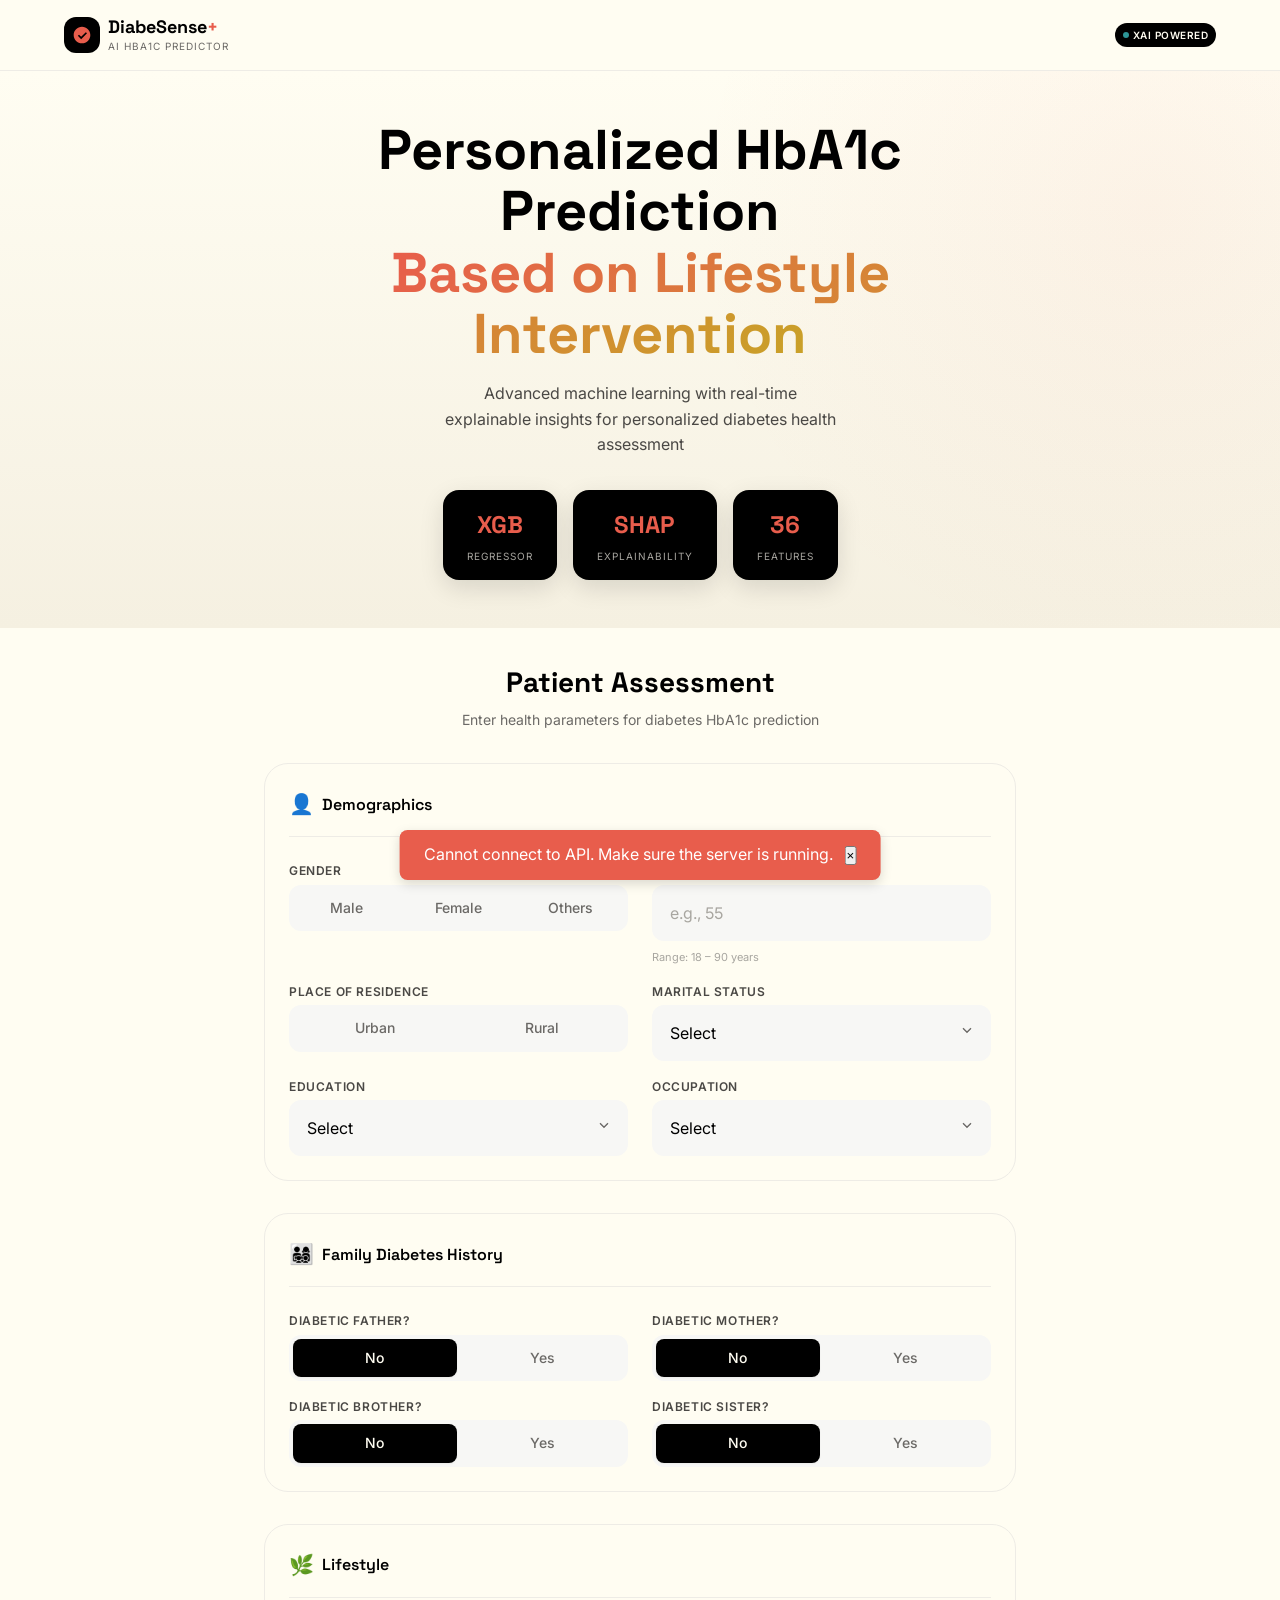
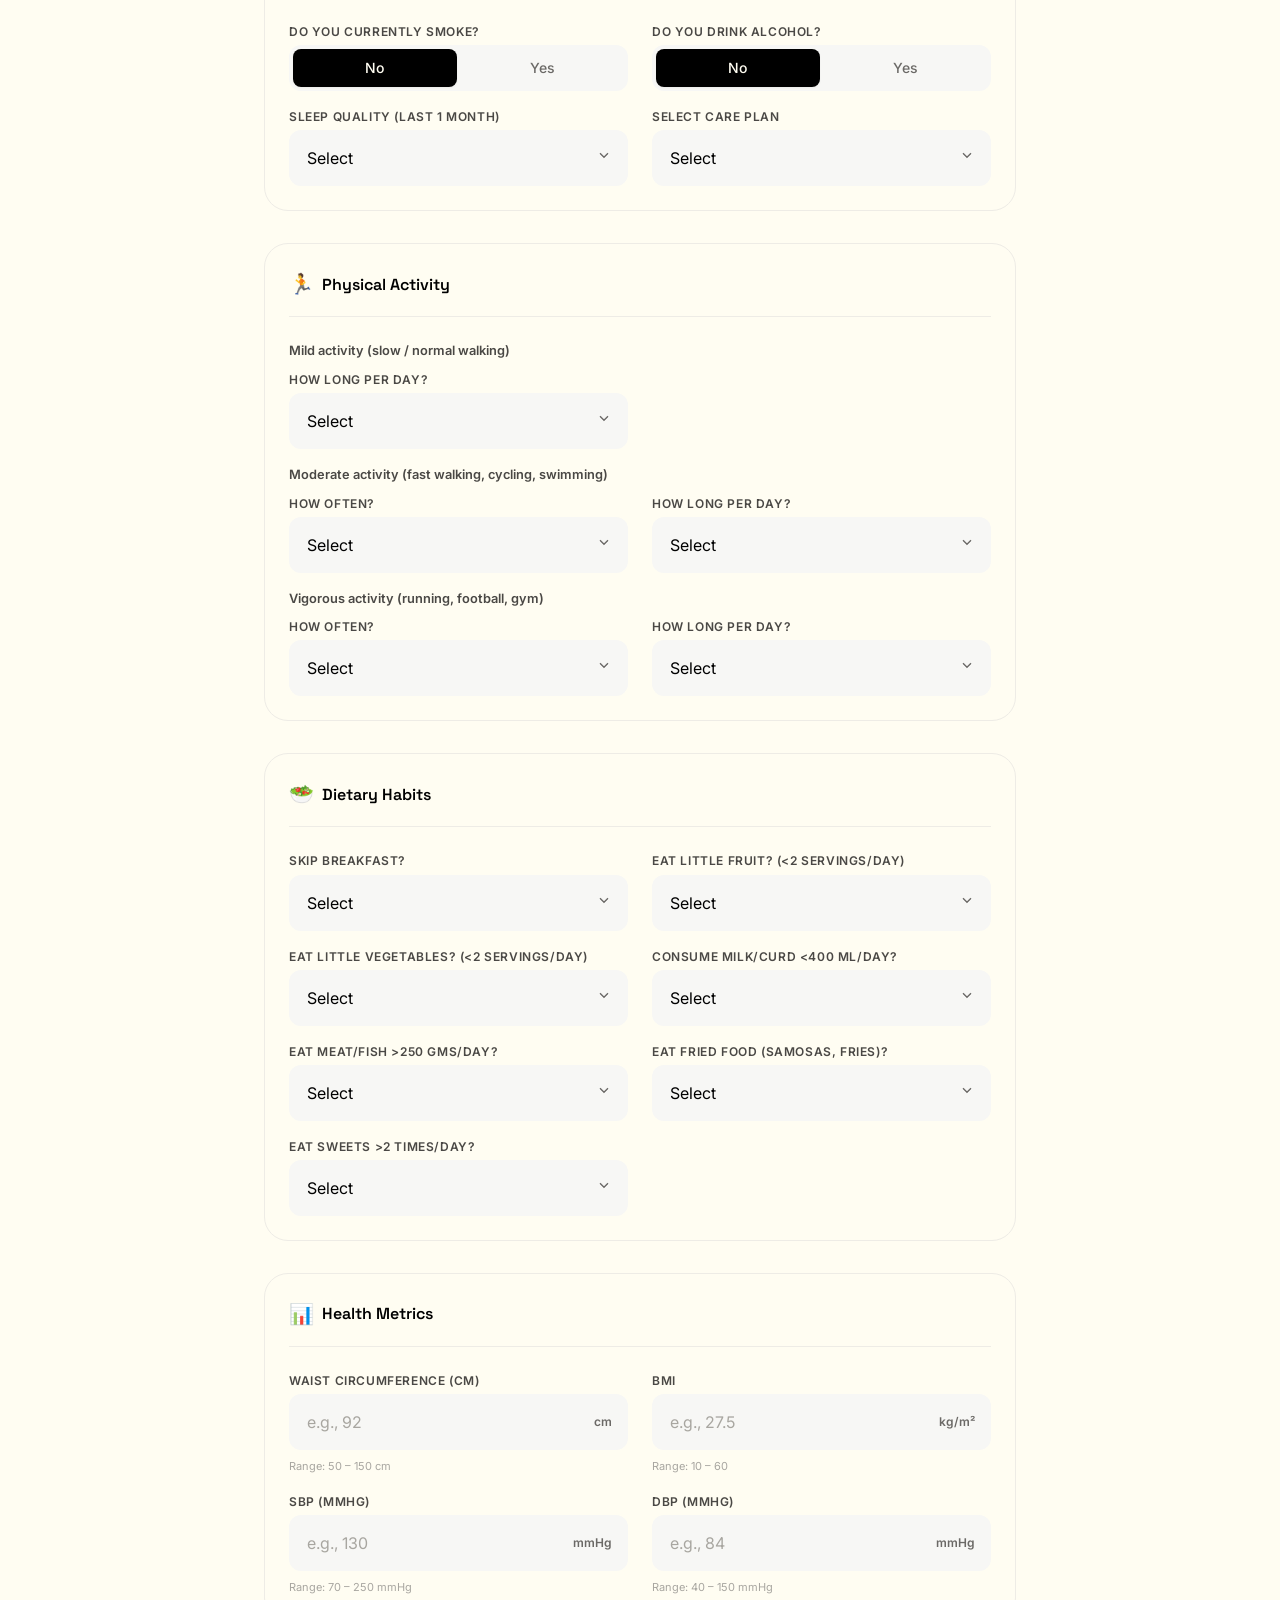
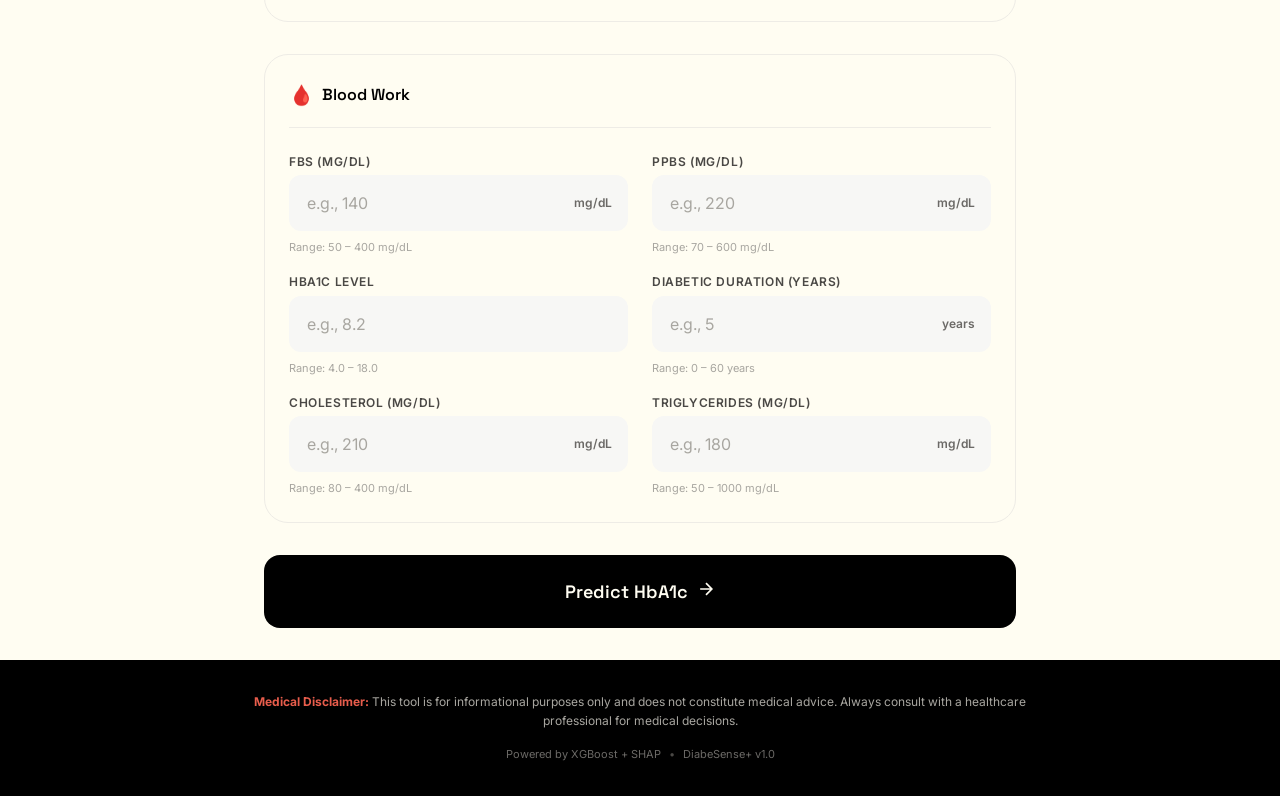
==== commit 9c9b7d97: "feat: Implement the DiabeSense+ AI-powered diabetes HbA1c prediction web application with FastAPI ba" ====
--- a/poornima Ui/index.html
+++ b/poornima Ui/index.html
@@ -586,13 +586,12 @@
                     </div>
                     <div class="input-row">
                         <div class="input-group">
-                            <label class="input-label">HbA1c (%)</label>
+                            <label class="input-label">HbA1c Level</label>
                             <div class="input-with-unit">
                                 <input type="number" id="PreBLHBA1C" placeholder="e.g., 8.2" step="0.1" min="4.0"
                                     max="18.0" required>
-                                <span class="input-unit">%</span>
-                            </div>
-                            <span class="input-hint">Range: 4.0 – 18.0 %</span>
+                            </div>
+                            <span class="input-hint">Range: 4.0 – 18.0</span>
                         </div>
                         <div class="input-group">
                             <label class="input-label">Diabetic Duration (years)</label>
@@ -664,7 +663,6 @@
                         </svg>
                         <div class="risk-value">
                             <span class="risk-percentage" id="riskPercentage">0</span>
-                            <span class="risk-symbol">%</span>
                         </div>
                     </div>
                     <div class="risk-level" id="riskLevel">CALCULATING</div>
@@ -724,7 +722,7 @@
                             <text x="100" y="36" class="sim-shield-cross">+</text>
                         </svg>
                         <div class="sim-center-text">
-                            <div id="simRiskValue" class="sim-val">--%</div>
+                            <div id="simRiskValue" class="sim-val">--</div>
                             <div id="simRiskLabel" class="sim-lbl">PREDICTED HbA1c</div>
                         </div>
                     </div>
@@ -754,7 +752,7 @@
                             <input type="number" id="simFbsNum" class="sim-num-input">
                         </div>
                         <div class="sim-control">
-                            <span class="sim-control-lbl">Pre-HbA1c (%)</span>
+                            <span class="sim-control-lbl">Pre-HbA1c</span>
                             <input type="range" id="simHba1cSlider" min="4" max="18" step="0.1" class="sim-slider">
                             <input type="number" id="simHba1cNum" class="sim-num-input">
                         </div>
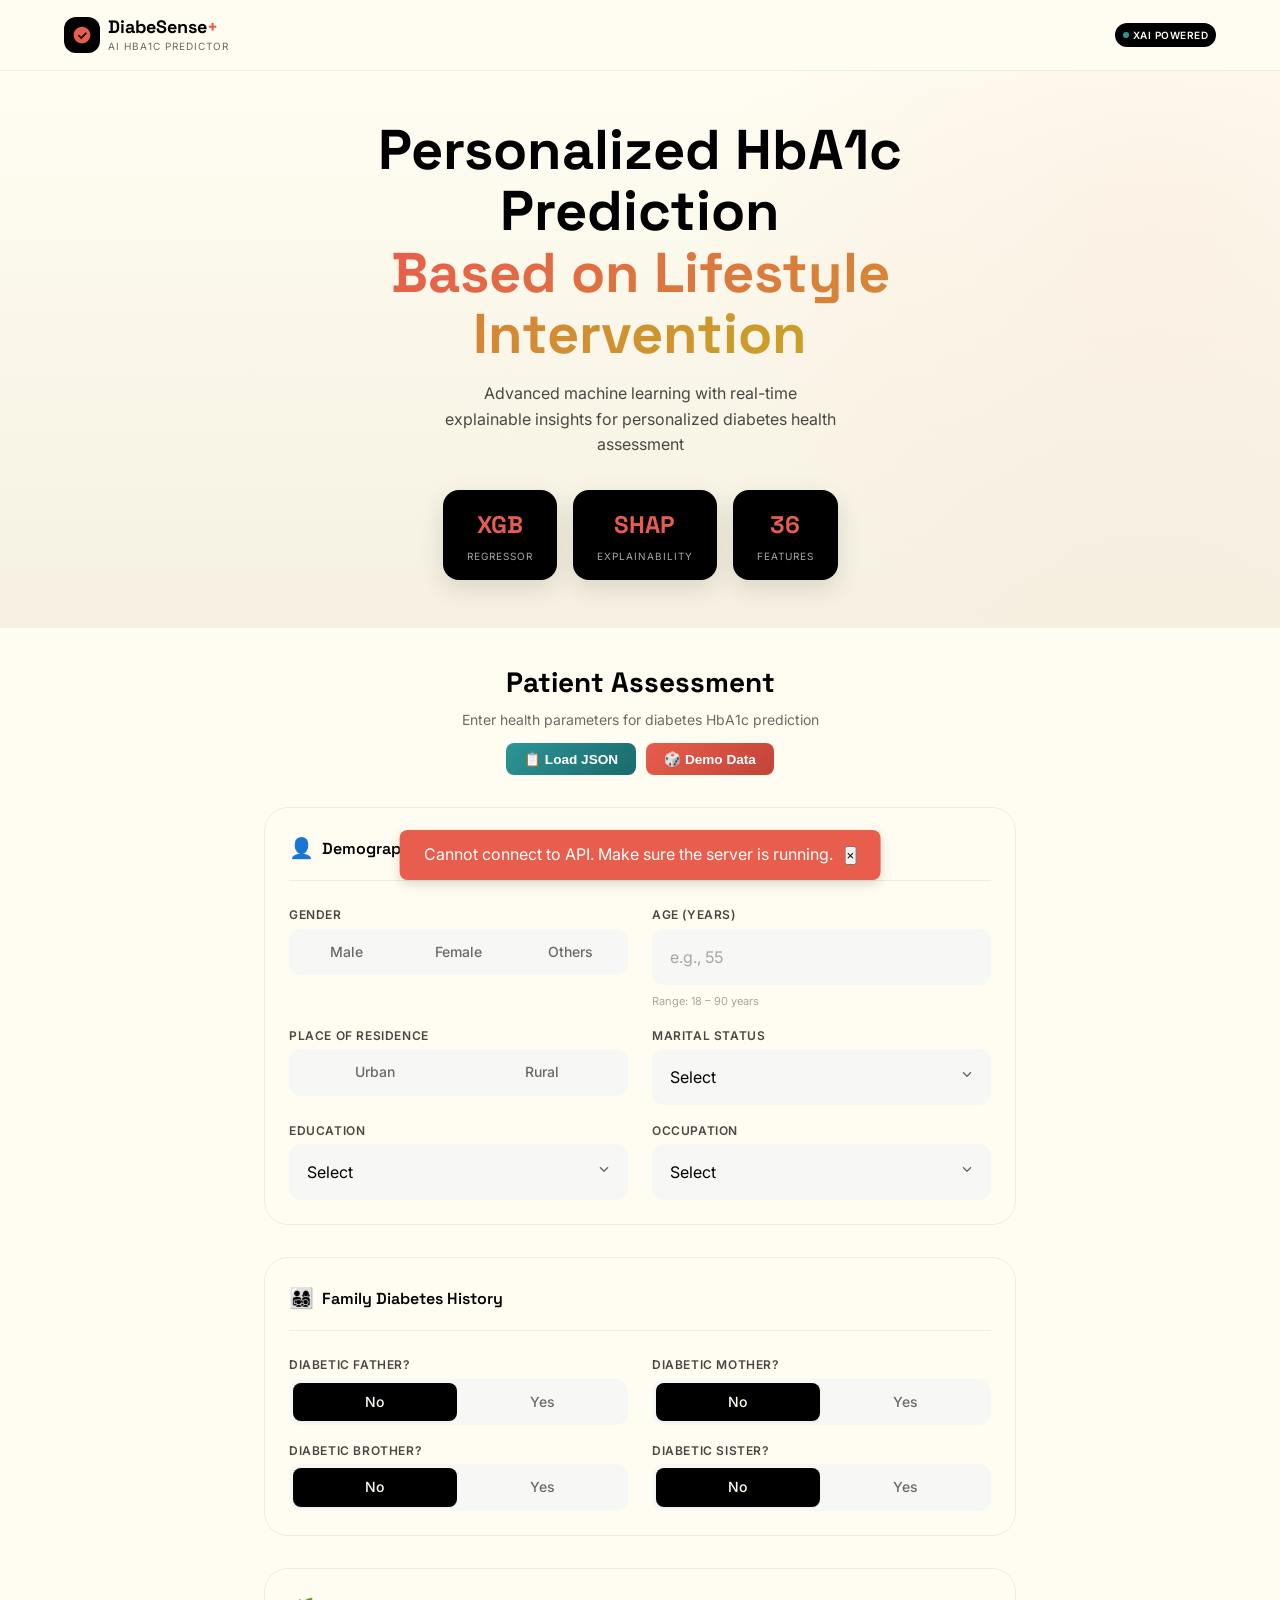
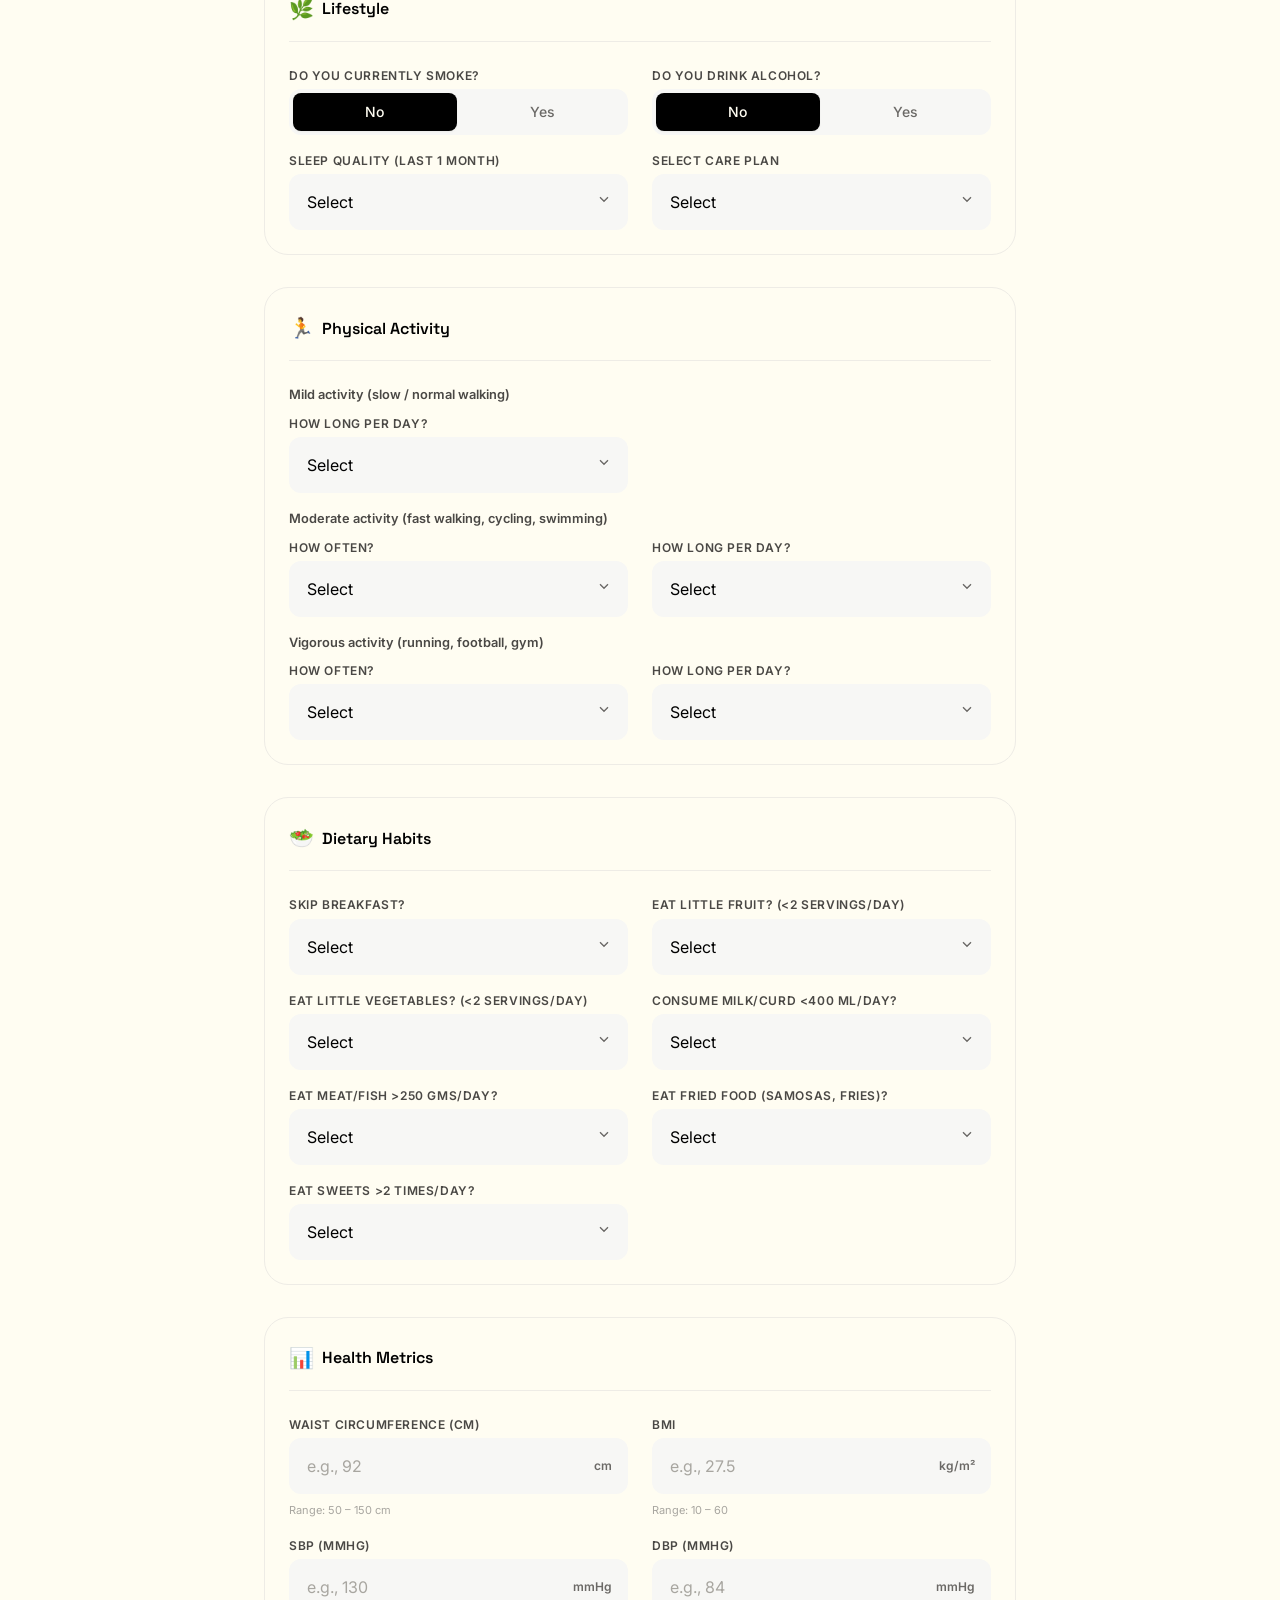
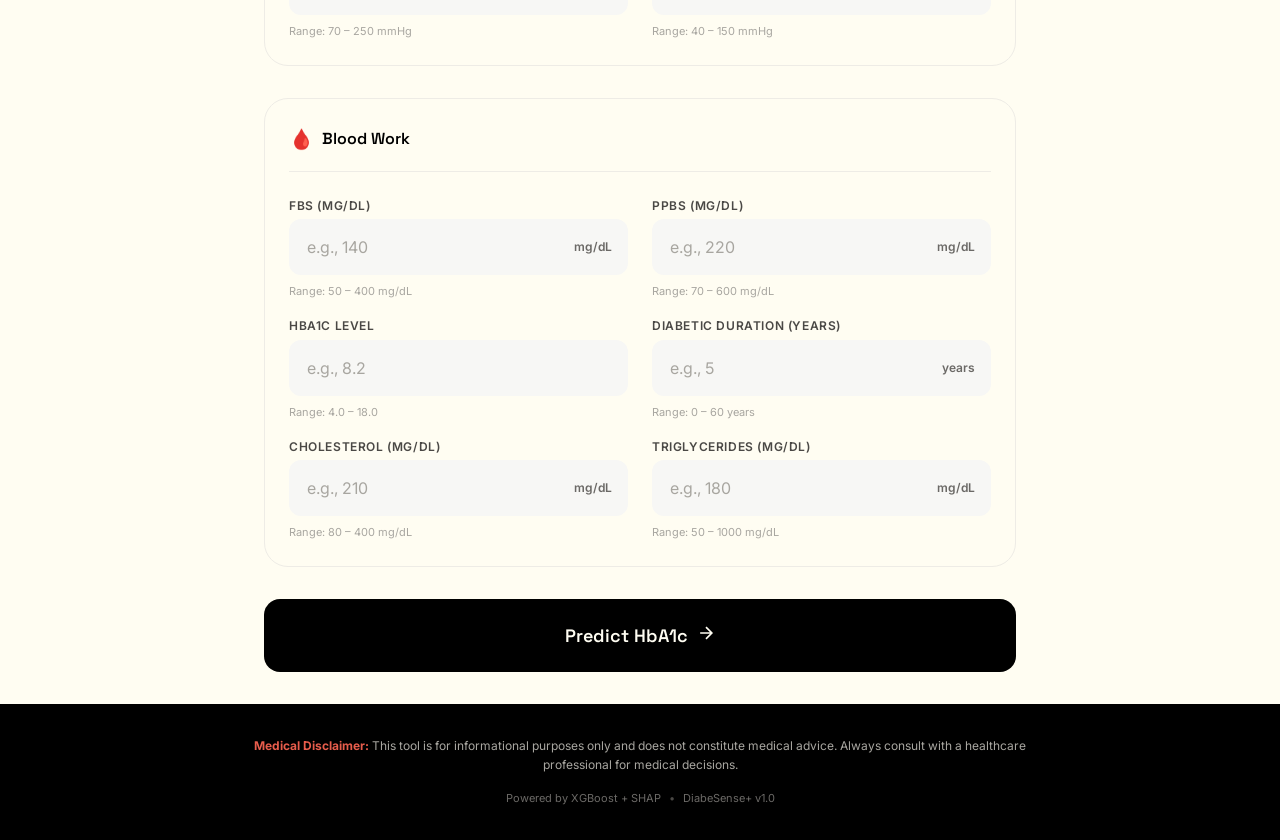
==== commit deefa576: "updates" ====
--- a/poornima Ui/index.html
+++ b/poornima Ui/index.html
@@ -83,6 +83,46 @@
             <div class="section-header">
                 <h2 class="section-title">Patient Assessment</h2>
                 <p class="section-subtitle">Enter health parameters for diabetes HbA1c prediction</p>
+                <div style="display:flex;gap:10px;margin-top:12px;justify-content:center;flex-wrap:wrap;">
+                    <button type="button" onclick="openJsonModal()"
+                        style="background:linear-gradient(135deg,#2D9596,#1a6b6c);color:#fff;border:none;padding:8px 18px;border-radius:8px;cursor:pointer;font-size:0.85rem;font-weight:600;display:flex;align-items:center;gap:6px;transition:transform .15s;"
+                        onmouseover="this.style.transform='scale(1.05)'" onmouseout="this.style.transform='scale(1)'">📋
+                        Load JSON</button>
+                    <button type="button" onclick="fillDemoData()"
+                        style="background:linear-gradient(135deg,#E85D4C,#c14438);color:#fff;border:none;padding:8px 18px;border-radius:8px;cursor:pointer;font-size:0.85rem;font-weight:600;display:flex;align-items:center;gap:6px;transition:transform .15s;"
+                        onmouseover="this.style.transform='scale(1.05)'" onmouseout="this.style.transform='scale(1)'">🎲
+                        Demo Data</button>
+                </div>
+            </div>
+
+            <!-- JSON Import Modal -->
+            <div id="jsonModal"
+                style="display:none;position:fixed;top:0;left:0;width:100%;height:100%;background:rgba(0,0,0,0.6);z-index:9999;justify-content:center;align-items:center;">
+                <div
+                    style="background:var(--dark-800,#1a1a2e);border-radius:16px;padding:28px;max-width:560px;width:90%;max-height:80vh;overflow:auto;box-shadow:0 20px 60px rgba(0,0,0,0.4);">
+                    <div style="display:flex;justify-content:space-between;align-items:center;margin-bottom:16px;">
+                        <h3 style="color:var(--cream,#f5f0e8);margin:0;font-size:1.1rem;">📋 Import Patient JSON</h3>
+                        <button onclick="closeJsonModal()"
+                            style="background:none;border:none;color:var(--gray-400,#999);font-size:1.4rem;cursor:pointer;">&times;</button>
+                    </div>
+                    <textarea id="jsonInput" placeholder='Paste JSON here, e.g.:
+{
+  "PostBLAge": 55,
+  "PreBLGender": "Male",
+  "PreRarea": 1,
+  "PreBLHBA1C": 8.2,
+  "PreBLFBS": 140,
+  "PreRBMI": 27.5,
+  ...
+}' style="width:100%;height:220px;background:var(--dark-900,#0f0f1a);color:var(--cream,#f5f0e8);border:1px solid var(--gray-700,#333);border-radius:10px;padding:14px;font-family:'Fira Code',monospace;font-size:0.82rem;resize:vertical;box-sizing:border-box;"></textarea>
+                    <div style="display:flex;gap:10px;margin-top:14px;justify-content:flex-end;">
+                        <button onclick="closeJsonModal()"
+                            style="background:var(--gray-700,#333);color:var(--cream,#f5f0e8);border:none;padding:8px 20px;border-radius:8px;cursor:pointer;font-weight:600;">Cancel</button>
+                        <button onclick="applyJsonFromModal()"
+                            style="background:linear-gradient(135deg,#2D9596,#1a6b6c);color:#fff;border:none;padding:8px 20px;border-radius:8px;cursor:pointer;font-weight:600;">Apply
+                            & Fill Form</button>
+                    </div>
+                </div>
             </div>
 
             <form id="patientForm" class="patient-form">
@@ -761,6 +801,26 @@
                             <input type="range" id="simBpSlider" min="70" max="250" step="1" class="sim-slider">
                             <input type="number" id="simBpNum" class="sim-num-input">
                         </div>
+                        <div class="sim-control">
+                            <span class="sim-control-lbl">PPBS (mg/dL)</span>
+                            <input type="range" id="simPpbsSlider" min="70" max="600" step="1" class="sim-slider">
+                            <input type="number" id="simPpbsNum" min="70" max="600" step="1" class="sim-num-input">
+                        </div>
+                        <div class="sim-control">
+                            <span class="sim-control-lbl">Cholesterol</span>
+                            <input type="range" id="simCholSlider" min="80" max="400" step="1" class="sim-slider">
+                            <input type="number" id="simCholNum" min="80" max="400" step="1" class="sim-num-input">
+                        </div>
+                        <div class="sim-control">
+                            <span class="sim-control-lbl">Triglycerides</span>
+                            <input type="range" id="simTrigSlider" min="50" max="1000" step="1" class="sim-slider">
+                            <input type="number" id="simTrigNum" min="50" max="1000" step="1" class="sim-num-input">
+                        </div>
+                        <div class="sim-control">
+                            <span class="sim-control-lbl">Waist (cm)</span>
+                            <input type="range" id="simWaistSlider" min="50" max="150" step="0.1" class="sim-slider">
+                            <input type="number" id="simWaistNum" min="50" max="150" step="0.1" class="sim-num-input">
+                        </div>
                     </div>
                     <div class="sim-disclaimer">AI-generated, may include mistakes. Don't enter sensitive personal info.
                     </div>
